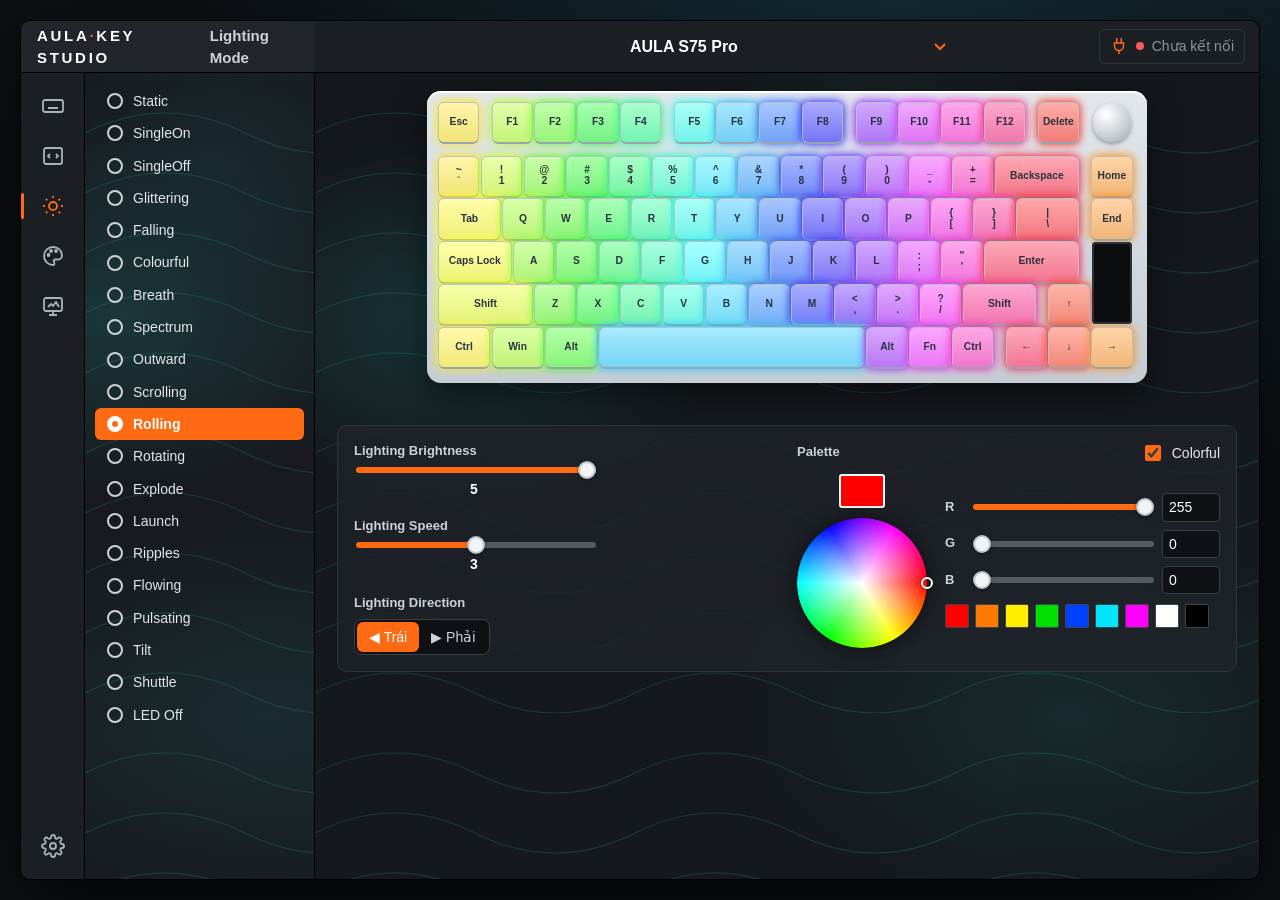
==== aula-studio.html @ 3057ea5c "Aula Key Studio: web-based configurator for AULA keyboards Lighting effects with live preview, per-k" ====
<!doctype html>
<html lang="vi">
<head>
<meta charset="utf-8">
<meta name="viewport" content="width=device-width, initial-scale=1">
<title>Aula Key Studio</title>
<style>
:root{
  --bg:#0d0f12; --win:#15181c; --rail:#1b1f24; --panel:#1f2329; --panel2:#262b32;
  --line:#2f353d; --text:#e8eaed; --muted:#8b939e; --accent:#ff6a13; --accent2:#ff8a3d;
  --teal:#27b3ad; --ok:#3ecf8e; --err:#ff5a5a; --warn:#f5b84b;
  --cap:#e9edf2; --cap2:#a9bcd6; --capText:#2a3340; --board:#cfd5dc;
  color-scheme: dark;
}
*{box-sizing:border-box}
html,body{margin:0;height:100%}
body{background:radial-gradient(1200px 700px at 70% 10%,#14303a 0%,transparent 60%),var(--bg);color:var(--text);
  font:14px/1.45 -apple-system,BlinkMacSystemFont,"Segoe UI",Roboto,sans-serif;display:flex;align-items:center;justify-content:center;padding:16px}
button{font:inherit;color:inherit;cursor:pointer}
input,select{font:inherit;color:inherit}
.window{width:100%;max-width:1240px;min-height:720px;height:calc(100vh - 32px);max-height:860px;background:var(--win);border:1px solid #000;
  border-radius:10px;box-shadow:0 30px 80px rgba(0,0,0,.6);display:grid;grid-template-columns:64px 230px 1fr;grid-template-rows:52px 1fr;overflow:hidden;position:relative}
/* title bar */
.brand{grid-column:1/3;display:flex;align-items:center;gap:10px;padding:0 16px;background:#22262c;border-bottom:1px solid #000}
.logo{font-weight:800;letter-spacing:.18em;font-size:15px;color:#fff}
.logo b{color:var(--accent)}
.brand .pname{color:#cfd3d8;font-weight:600;font-size:15px;margin-left:8px}
.titlebar{display:flex;align-items:center;justify-content:center;background:#1c1f24;border-bottom:1px solid #000;position:relative;padding:0 16px}
.titlebar h1{margin:0;font-size:16px;font-weight:700;letter-spacing:.02em}
.titlebar .right{position:absolute;right:14px;display:flex;align-items:center;gap:10px}
.conn{display:flex;align-items:center;gap:8px;background:transparent;border:1px solid var(--line);border-radius:6px;padding:6px 10px;color:var(--muted)}
.conn svg{width:18px;height:18px;color:var(--accent)}
.conn.on{color:var(--ok);border-color:#2b5d46}
.conn.on svg{color:var(--ok)}
.dot{width:8px;height:8px;border-radius:50%;background:var(--err)}
.conn.on .dot{background:var(--ok);box-shadow:0 0 8px var(--ok)}
.busy{font-size:12px;color:var(--accent2);display:none}
.busy.show{display:block}
/* rail */
.rail{background:var(--rail);display:flex;flex-direction:column;align-items:center;padding:10px 0;gap:4px;border-right:1px solid #000}
.rail button{width:46px;height:46px;border:0;background:transparent;border-radius:8px;color:#aab2bd;display:grid;place-items:center;position:relative}
.rail button svg{width:24px;height:24px}
.rail button:hover{background:#262b31;color:#fff}
.rail button.active{color:var(--accent)}
.rail button.active::before{content:"";position:absolute;left:-9px;top:10px;bottom:10px;width:3px;border-radius:3px;background:var(--accent)}
.rail .tip{position:absolute;left:54px;white-space:nowrap;background:#000;color:#fff;font-size:12px;padding:4px 8px;border-radius:4px;opacity:0;pointer-events:none;transition:.15s;z-index:5}
.rail button:hover .tip{opacity:1}
.rail .spacer{flex:1}
/* art background */
.art{position:relative;overflow:hidden}
.art::before{content:"";position:absolute;inset:0;pointer-events:none;opacity:.55;
  background:
   radial-gradient(400px 260px at 15% 30%,rgba(39,179,173,.35),transparent 70%),
   radial-gradient(500px 300px at 80% 80%,rgba(39,179,173,.22),transparent 70%),
   radial-gradient(300px 200px at 60% 10%,rgba(39,179,173,.18),transparent 70%);}
.art::after{content:"";position:absolute;inset:0;pointer-events:none;opacity:.22;
  background-image:url("data:image/svg+xml,%3Csvg xmlns='http://www.w3.org/2000/svg' width='320' height='320' viewBox='0 0 320 320'%3E%3Cg fill='none' stroke='%2327b3ad' stroke-width='1.2'%3E%3Cpath d='M0 60 Q80 20 160 60 T320 60'/%3E%3Cpath d='M0 120 Q80 80 160 120 T320 120'/%3E%3Cpath d='M0 180 Q80 140 160 180 T320 180'/%3E%3Cpath d='M0 240 Q80 200 160 240 T320 240'/%3E%3Cpath d='M0 300 Q80 260 160 300 T320 300'/%3E%3C/g%3E%3C/svg%3E");}
.art>*{position:relative;z-index:1}
/* sub panel */
.sub{background:rgba(24,27,32,.92);border-right:1px solid #000;overflow:auto;padding:12px 10px}
.sub .group{display:none}
.sub .group.show{display:block}
.sub h3{margin:4px 6px 10px;font-size:12px;text-transform:uppercase;letter-spacing:.08em;color:var(--muted);font-weight:600}
.radio{display:flex;align-items:center;gap:10px;width:100%;padding:6px 12px;border:0;background:transparent;border-radius:6px;text-align:left;color:#e3e6ea;font-size:14px}
.radio i{width:16px;height:16px;border-radius:50%;border:2px solid #cfd3d8;flex:none;position:relative}
.radio:hover{background:rgba(255,255,255,.05)}
.radio.on{background:var(--accent);color:#fff;font-weight:600}
.radio.on i{border-color:#fff;background:#fff}
.radio.on i::after{content:"";position:absolute;inset:3px;border-radius:50%;background:var(--accent)}
.toolrow{display:flex;gap:6px;padding:0 6px 10px;border-bottom:1px solid var(--line);margin-bottom:10px}
.icon-btn{width:30px;height:30px;border:1px solid var(--line);background:var(--panel);border-radius:6px;display:grid;place-items:center;color:#cfd3d8}
.icon-btn:hover{border-color:var(--accent);color:var(--accent)}
.icon-btn svg{width:16px;height:16px}
.listitem{display:flex;align-items:center;gap:8px;width:100%;padding:7px 12px;border:0;border-radius:16px;background:transparent;text-align:left;color:#dfe3e8;margin-bottom:4px}
.listitem.on{background:var(--accent);color:#fff;font-weight:600}
.listitem:hover:not(.on){background:rgba(255,255,255,.06)}
.listitem small{margin-left:auto;opacity:.75}
/* main */
.main{overflow:auto;padding:18px 22px 22px}
.page{display:none}
.page.show{display:block}
.tabs{display:flex;justify-content:center;gap:14px;margin-bottom:14px;flex-wrap:wrap}
.pill{border:0;border-radius:16px;padding:6px 26px;background:#2a2f36;color:#d7dbe0;font-weight:600}
.pill.on{background:var(--accent);color:#fff}
.link{background:none;border:0;color:#cfd3d8;text-decoration:underline;padding:4px 6px}
.link.on{color:var(--accent)}
.card{background:rgba(31,35,41,.86);border:1px solid var(--line);border-radius:10px;padding:16px;margin-top:14px}
.card h4{margin:0 0 12px;font-size:14px;color:#fff}
.row{display:flex;gap:16px;align-items:center;flex-wrap:wrap}
.grid2{display:grid;grid-template-columns:1fr 1fr;gap:20px}
.muted{color:var(--muted)}
.small{font-size:12px}
.btn{border:1px solid var(--line);background:var(--panel2);border-radius:6px;padding:7px 14px;color:#e8eaed}
.btn:hover{border-color:#5b636e}
.btn.primary{background:var(--accent);border-color:var(--accent);color:#fff;font-weight:600}
.btn.primary:hover{background:var(--accent2)}
.btn.danger{color:#ff8b8b}
.btn:disabled{opacity:.45;cursor:not-allowed}
.field{display:flex;flex-direction:column;gap:6px;min-width:0}
.field label,.lbl{font-size:13px;color:#cfd3d8;font-weight:600}
/* sliders like the driver */
input[type=range]{-webkit-appearance:none;appearance:none;height:6px;border-radius:3px;background:linear-gradient(var(--accent),var(--accent)) 0/var(--p,50%) 100% no-repeat,#555b63;outline:none;width:100%}
input[type=range]::-webkit-slider-thumb{-webkit-appearance:none;width:18px;height:18px;border-radius:50%;background:#f1f3f5;border:2px solid #bfc5cc;box-shadow:0 1px 3px rgba(0,0,0,.5)}
.slider{display:grid;grid-template-columns:1fr;gap:4px;max-width:240px}
.slider .val{text-align:center;font-weight:600;color:#fff}
.num{width:58px;background:#0f1114;border:1px solid #3a4048;border-radius:4px;padding:3px 6px;color:#fff}
select.sel,input.txt{background:#0f1114;border:1px solid #3a4048;border-radius:6px;padding:6px 8px;color:#fff}
.check{display:flex;align-items:center;gap:8px;cursor:pointer;user-select:none}
.check input{width:16px;height:16px;accent-color:var(--accent)}
.seg{display:inline-flex;background:#0f1114;border:1px solid #3a4048;border-radius:8px;padding:2px}
.seg button{border:0;background:transparent;padding:5px 12px;border-radius:6px;color:#cfd3d8}
.seg button.on{background:var(--accent);color:#fff}
/* keyboard */
.kbwrap{display:flex;justify-content:center}
.kb{position:relative;width:100%;max-width:720px;background:linear-gradient(#e3e7ec,#c5ccd4);border-radius:14px;padding:12px;
  box-shadow:inset 0 2px 0 #fff,0 10px 30px rgba(0,0,0,.5);user-select:none;touch-action:none}
.key{position:absolute;border:0;border-radius:5px;background:linear-gradient(#ffffff,#e4e8ee);color:var(--capText);
  box-shadow:0 2px 0 #9aa4b1,0 0 0 1px #b8c0ca;font-size:10px;font-weight:600;display:flex;align-items:center;justify-content:center;
  text-align:center;line-height:1.05;padding:2px;overflow:hidden;white-space:pre-line;transition:box-shadow .12s,transform .05s}
.key.mod{background:linear-gradient(#c7d6ea,#a9bcd6)}
.key:hover{transform:translateY(-1px)}
.key.sel{box-shadow:0 0 0 2px var(--accent),0 0 10px var(--accent)}
.key.mapped{color:#c2410c}
.key.mapped::after{content:"";position:absolute;top:3px;right:3px;width:5px;height:5px;border-radius:50%;background:var(--accent)}
.key.glow{box-shadow:0 2px 0 #9aa4b1,0 0 0 1px #b8c0ca,0 0 9px 2px var(--g)}
.key.glow.sel{box-shadow:0 0 0 2px var(--accent),0 0 9px 2px var(--g)}
.key.paint{background:var(--g);color:#000}
.key.lit{background:linear-gradient(color-mix(in srgb,var(--g) 38%,#fff),color-mix(in srgb,var(--g) 55%,#dfe4ea));transition:none}
#kbLight .key{transition:none}
.knob{position:absolute;border-radius:50%;background:radial-gradient(circle at 35% 30%,#fff,#c9cfd6 60%,#9aa3ad);box-shadow:0 2px 4px rgba(0,0,0,.35)}
.lcd{position:absolute;border-radius:4px;background:#0b0d10;box-shadow:inset 0 0 0 2px #2b3138;overflow:hidden;display:grid;place-items:center}
.lcd canvas{width:92%;image-rendering:pixelated}
/* color picker */
.cp{display:grid;grid-template-columns:auto 1fr;gap:18px;align-items:center}
.cp .swatch{width:46px;height:34px;border:2px solid #fff;border-radius:3px}
.wheel{width:130px;height:130px;border-radius:50%;cursor:crosshair;position:relative;touch-action:none}
.wheel canvas{width:100%;height:100%;border-radius:50%;box-shadow:0 0 20px rgba(0,0,0,.6)}
.wheel .mk{position:absolute;width:12px;height:12px;border-radius:50%;border:2px solid #fff;box-shadow:0 0 2px #000;transform:translate(-50%,-50%);pointer-events:none}
.rgb{display:grid;grid-template-columns:16px 1fr 58px;gap:8px 10px;align-items:center}
.rgb input[type=range]{--p:50%}
.presets{display:flex;gap:6px;flex-wrap:wrap;margin-top:10px}
.presets button{width:24px;height:24px;border:1px solid #444;border-radius:2px}
/* keys assign panel */
.assign{display:grid;grid-template-columns:170px 1fr;gap:16px}
.cats{display:flex;flex-direction:column;gap:4px}
.cats button{text-align:left;border:0;background:transparent;padding:7px 10px;border-radius:6px;color:#cfd3d8}
.cats button.on{background:#2f353d;color:#fff;box-shadow:inset 3px 0 0 var(--accent)}
.chips{display:flex;flex-wrap:wrap;gap:6px;max-height:220px;overflow:auto;padding:2px}
.chip{border:1px solid #3a4048;background:#15181c;border-radius:5px;padding:5px 9px;font-size:12px;color:#e3e6ea;min-width:40px}
.chip:hover{border-color:var(--accent)}
.chip.on{background:var(--accent);border-color:var(--accent);color:#fff}
.chips h5{width:100%;margin:8px 0 2px;color:var(--muted);font-size:11px;text-transform:uppercase;letter-spacing:.06em}
.capture{border:1px dashed #5b636e;border-radius:8px;padding:14px;text-align:center;color:var(--muted)}
.capture.rec{border-color:var(--accent);color:var(--accent);animation:pulse 1s infinite}
@keyframes pulse{50%{box-shadow:0 0 14px rgba(255,106,19,.45)}}
/* macro */
table.steps{width:100%;border-collapse:collapse;font-size:13px}
table.steps th,table.steps td{padding:6px 8px;border-bottom:1px solid var(--line);text-align:left}
table.steps th{color:var(--muted);font-weight:600;font-size:12px}
table.steps tr.selrow td{background:rgba(255,106,19,.12)}
.tag{display:inline-block;padding:1px 7px;border-radius:10px;font-size:11px;font-weight:700}
.tag.d{background:#1f4636;color:#7ef0b8}.tag.u{background:#4a2b1e;color:#ffb48a}.tag.w{background:#253041;color:#9cc0ff}
.meter{height:8px;background:#0f1114;border-radius:4px;overflow:hidden;border:1px solid #333}
.meter i{display:block;height:100%;background:var(--teal)}
.meter.full i{background:var(--err)}
.recpad{height:70px;border:1px dashed #4a525c;border-radius:8px;display:grid;place-items:center;color:var(--muted);font-size:12px}
/* screen */
.screenstage{display:flex;gap:22px;flex-wrap:wrap;align-items:flex-start}
.bezel{width:fit-content;background:linear-gradient(#2a2f36,#14171b);padding:14px;border-radius:14px;box-shadow:0 10px 30px rgba(0,0,0,.6),inset 0 1px 0 #3b424b}
.bezel canvas{display:block;background:#000;image-rendering:pixelated;border-radius:3px}
.drop{border:2px dashed #4a525c;border-radius:10px;padding:22px;text-align:center;color:var(--muted);cursor:pointer;transition:.15s}
.drop:hover,.drop.over{border-color:var(--accent);color:var(--accent)}
.strip{display:flex;gap:6px;overflow-x:auto;padding:6px 0}
.strip canvas{flex:none;height:46px;border:1px solid #333;border-radius:3px;image-rendering:pixelated;background:#000}
.progress{height:10px;background:#0f1114;border-radius:5px;overflow:hidden;border:1px solid #333}
.progress i{display:block;height:100%;width:0;background:linear-gradient(90deg,var(--accent),var(--accent2));transition:width .15s}
.notice{background:rgba(245,184,75,.1);border:1px solid rgba(245,184,75,.35);color:#f3d08b;border-radius:8px;padding:10px 12px;font-size:13px}
.notice.err{background:rgba(255,90,90,.1);border-color:rgba(255,90,90,.35);color:#ffb0b0}
/* one-shot action buttons in the side panel */
.action{display:flex;align-items:center;gap:10px;width:100%;padding:9px 12px;margin-bottom:6px;border:1px solid var(--line);border-radius:8px;
  background:rgba(38,43,50,.85);color:#e3e6ea;text-align:left;font-size:14px;transition:background .15s,border-color .15s,transform .05s}
.action:hover{border-color:var(--accent);background:rgba(255,106,19,.12)}
.action:active{transform:scale(.98)}
.action .ic{width:22px;height:22px;flex:none;border-radius:50%;display:grid;place-items:center;font-size:13px;background:#2f353d;border:1px solid #444}
.action.flash{background:var(--accent);border-color:var(--accent);color:#fff}
/* model picker */
.model{appearance:none;-webkit-appearance:none;background:transparent url("data:image/svg+xml,%3Csvg xmlns='http://www.w3.org/2000/svg' width='12' height='8'%3E%3Cpath d='M1 1l5 5 5-5' fill='none' stroke='%23ff6a13' stroke-width='2'/%3E%3C/svg%3E") no-repeat right 8px center;
  border:1px solid transparent;border-radius:6px;padding:5px 30px 5px 10px;font-size:16px;font-weight:700;color:#fff;cursor:pointer;max-width:340px}
.model:hover{border-color:var(--line)}
.model option,.model optgroup{background:#1c1f24;color:#fff;font-size:14px}
.key.fixedkey{opacity:.55;background:repeating-linear-gradient(135deg,#e9edf2 0 4px,#d3d9e0 4px 8px)}
.key.dupkey{outline:2px solid var(--err);outline-offset:-2px}
.key.noslot{outline:1px dashed #d9480f;outline-offset:-3px;opacity:.75}
.key.target{box-shadow:0 0 0 3px var(--accent),0 0 18px var(--accent);transform:translateY(-2px);background:linear-gradient(#ffd8c2,#ffb48a)}
.key.done{background:linear-gradient(#d3f5e3,#a6e6c4)}
.key.later{background:linear-gradient(#e6e9ee,#c9ced6);opacity:.6}
.modal{position:fixed;inset:0;background:rgba(0,0,0,.65);display:grid;place-items:center;z-index:40;padding:16px}
.modal[hidden]{display:none}
.dialog{width:100%;max-width:980px;background:var(--win);border:1px solid var(--line);border-radius:12px;padding:20px;box-shadow:0 30px 80px rgba(0,0,0,.7);max-height:calc(100vh - 32px);overflow:auto}
.dialog h3{margin:0 0 6px;font-size:18px}
.bigmsg{font-size:16px;margin:10px 0 14px;min-height:24px}
.bigmsg b{color:var(--accent)}
.badge{display:inline-block;font-size:11px;font-weight:700;padding:2px 8px;border-radius:10px;background:#253041;color:#9cc0ff;margin-left:6px;vertical-align:middle}
.badge.ok{background:#1f4636;color:#7ef0b8}.badge.warn{background:#4a3a1e;color:#ffd08a}
/* toast */
#toasts{position:fixed;right:18px;bottom:18px;display:flex;flex-direction:column;gap:8px;z-index:50}
.toast{background:#22262c;border:1px solid var(--line);border-left:4px solid var(--ok);padding:10px 14px;border-radius:6px;box-shadow:0 8px 24px rgba(0,0,0,.5);max-width:360px;font-size:13px}
.toast.err{border-left-color:var(--err)}.toast.warn{border-left-color:var(--warn)}
@media (max-width:900px){
  body{padding:0}
  .window{grid-template-columns:56px 1fr;grid-template-rows:auto auto 1fr;height:auto;min-height:100vh;max-height:none;border-radius:0}
  .brand{grid-column:1/3}.titlebar{grid-column:1/3;min-height:48px}
  .rail{grid-row:3}.sub{grid-column:2;grid-row:3;display:none}
  .main{grid-column:2;grid-row:3;padding:14px 16px}
  .grid2,.assign{grid-template-columns:1fr}
  .titlebar .right{position:static}
}
</style>
</head>
<body>
<div class="window">
  <div class="brand"><span class="logo">AULA<b>·</b>KEY STUDIO</span><span class="pname" id="pageTitle">Lighting Mode</span></div>
  <div class="titlebar">
    <select class="model" id="modelSel" title="Chọn mẫu bàn phím"></select>
    <div class="right">
      <span class="busy" id="busy">Đang gửi…</span>
      <button class="conn" id="connBtn" title="Kết nối bàn phím (cắm dây USB)">
        <svg viewBox="0 0 24 24" fill="none" stroke="currentColor" stroke-width="2" stroke-linecap="round"><path d="M9 2v6M15 2v6M6 8h12v4a6 6 0 0 1-12 0z"/><path d="M12 18v4"/></svg>
        <span class="dot"></span><span id="connText">Chưa kết nối</span>
      </button>
    </div>
  </div>

  <nav class="rail" id="rail">
    <button data-go="keys"><svg viewBox="0 0 24 24" fill="none" stroke="currentColor" stroke-width="1.8"><rect x="2" y="6" width="20" height="12" rx="2"/><path d="M6 10h.01M10 10h.01M14 10h.01M18 10h.01M7 14h10"/></svg><span class="tip">Phím &amp; Layer</span></button>
    <button data-go="macro"><svg viewBox="0 0 24 24" fill="none" stroke="currentColor" stroke-width="1.8"><rect x="3" y="4" width="18" height="16" rx="2"/><path d="M9 10l-2 2 2 2M15 10l2 2-2 2"/></svg><span class="tip">Macro</span></button>
    <button data-go="lighting"><svg viewBox="0 0 24 24" fill="none" stroke="currentColor" stroke-width="1.8"><circle cx="12" cy="12" r="4"/><path d="M12 2v2M12 20v2M2 12h2M20 12h2M4.9 4.9l1.4 1.4M17.7 17.7l1.4 1.4M4.9 19.1l1.4-1.4M17.7 6.3l1.4-1.4"/></svg><span class="tip">Hiệu ứng đèn</span></button>
    <button data-go="perkey"><svg viewBox="0 0 24 24" fill="none" stroke="currentColor" stroke-width="1.8"><path d="M12 3a9 9 0 1 0 0 18c1.1 0 1.5-.8 1.5-1.6 0-1-.8-1.4-.8-2.3 0-.9.7-1.6 1.6-1.6H17a4 4 0 0 0 4-4C21 6.6 17 3 12 3z"/><circle cx="7.5" cy="11" r="1"/><circle cx="10" cy="7" r="1"/><circle cx="15" cy="7" r="1"/></svg><span class="tip">Đèn từng phím</span></button>
    <button data-go="screen"><svg viewBox="0 0 24 24" fill="none" stroke="currentColor" stroke-width="1.8"><rect x="3" y="4" width="18" height="13" rx="2"/><path d="M8 21h8M12 17v4M7 13l3-3 2 2 3-4 3 5"/></svg><span class="tip">Màn hình GIF &amp; Giờ</span></button>
    <div class="spacer"></div>
    <button data-go="settings"><svg viewBox="0 0 24 24" fill="none" stroke="currentColor" stroke-width="1.8"><circle cx="12" cy="12" r="3"/><path d="M19.4 15a1.7 1.7 0 0 0 .3 1.8l.1.1a2 2 0 1 1-2.8 2.8l-.1-.1a1.7 1.7 0 0 0-1.8-.3 1.7 1.7 0 0 0-1 1.5V21a2 2 0 1 1-4 0v-.1a1.7 1.7 0 0 0-1.1-1.5 1.7 1.7 0 0 0-1.8.3l-.1.1a2 2 0 1 1-2.8-2.8l.1-.1a1.7 1.7 0 0 0 .3-1.8 1.7 1.7 0 0 0-1.5-1H3a2 2 0 1 1 0-4h.1a1.7 1.7 0 0 0 1.5-1.1 1.7 1.7 0 0 0-.3-1.8l-.1-.1a2 2 0 1 1 2.8-2.8l.1.1a1.7 1.7 0 0 0 1.8.3H9a1.7 1.7 0 0 0 1-1.5V3a2 2 0 1 1 4 0v.1a1.7 1.7 0 0 0 1 1.5 1.7 1.7 0 0 0 1.8-.3l.1-.1a2 2 0 1 1 2.8 2.8l-.1.1a1.7 1.7 0 0 0-.3 1.8V9a1.7 1.7 0 0 0 1.5 1H21a2 2 0 1 1 0 4h-.1a1.7 1.7 0 0 0-1.5 1z"/></svg><span class="tip">Cài đặt</span></button>
  </nav>

  <!-- ============ SUB PANELS ============ -->
  <aside class="sub art" id="sub">
    <div class="group" data-for="keys">
      <h3>Layer</h3>
      <button class="listitem" data-layer="top">Top Layer <small id="cntTop"></small></button>
      <button class="listitem" data-layer="fn">Fn Layer <small id="cntFn"></small></button>
      <h3 style="margin-top:18px">Thao tác</h3>
      <button class="radio" id="resetLayer"><i></i>Khôi phục layer này</button>
      <button class="radio" id="calOpen"><i></i>Hiệu chỉnh sơ đồ phím</button>
      <p class="small muted" style="padding:0 8px">Chọn một phím trên bàn phím, rồi chọn chức năng mới ở bên dưới. Thay đổi được gửi ngay.</p>
      <p class="small muted" style="padding:0 8px" id="calState"></p>
    </div>
    <div class="group" data-for="macro">
      <div class="toolrow">
        <button class="icon-btn" id="mNew" title="Macro mới"><svg viewBox="0 0 24 24" fill="none" stroke="currentColor" stroke-width="2"><rect x="3" y="3" width="18" height="18" rx="2"/><path d="M12 8v8M8 12h8"/></svg></button>
        <button class="icon-btn" id="mDel" title="Xoá macro"><svg viewBox="0 0 24 24" fill="none" stroke="currentColor" stroke-width="2"><path d="M4 7h16M10 11v6M14 11v6M6 7l1 13h10l1-13M9 7V4h6v3"/></svg></button>
        <button class="icon-btn" id="mRen" title="Đổi tên"><svg viewBox="0 0 24 24" fill="none" stroke="currentColor" stroke-width="2"><path d="M4 20h4L19 9l-4-4L4 16z"/></svg></button>
      </div>
      <div id="macroList"></div>
    </div>
    <div class="group" data-for="lighting">
      <div id="modeList"></div>
    </div>
    <div class="group" data-for="perkey">
      <h3>Tô nhanh</h3>
      <button class="radio" id="pkFillAll"><i></i>Tô tất cả bằng màu đang chọn</button>
      <button class="radio" id="pkRainbow"><i></i>Tô cầu vồng</button>
      <button class="radio" id="pkWasd"><i></i>Làm nổi WASD + mũi tên</button>
      <button class="radio" id="pkClear"><i></i>Xoá hết màu</button>
      <p class="small muted" style="padding:0 8px">Chọn màu ở dưới, rồi bấm hoặc kéo chuột lên các phím để tô.</p>
    </div>
    <div class="group" data-for="screen">
      <h3>Kích thước màn hình</h3>
      <div id="sizeList"></div>
      <div class="row" style="padding:6px 8px;gap:6px">
        <input class="num" id="scrW" type="number" min="16" max="320"> × <input class="num" id="scrH" type="number" min="16" max="320">
      </div>
      <p class="small muted" style="padding:0 8px">S75 Pro: 135×240 dọc (đã kiểm chứng). Mẫu khác: nếu ảnh trên phím bị méo/lệch, đổi sang cỡ khác rồi tải lại.</p>
    </div>
    <div class="group" data-for="settings">
      <h3>Hệ thống</h3>
      <button class="listitem on">Cài đặt chung</button>
    </div>
  </aside>

  <!-- ============ MAIN ============ -->
  <main class="main art">
    <!-- KEYS -->
    <section class="page" data-page="keys">
      <div class="calBanner"></div>
      <div class="tabs">
        <button class="pill" data-layer="top">Top Layer</button>
        <button class="pill" data-layer="fn">Fn Layer</button>
      </div>
      <div class="kbwrap" id="kbKeys"></div>
      <div class="card">
        <div class="row" style="justify-content:space-between;margin-bottom:10px">
          <h4 style="margin:0" id="assignTitle">Chọn một phím</h4>
          <span class="small muted" id="assignCurrent"></span>
        </div>
        <div class="assign">
          <div class="cats" id="cats"></div>
          <div id="catBody"></div>
        </div>
      </div>
    </section>

    <!-- MACRO -->
    <section class="page" data-page="macro">
      <div class="card" style="margin-top:0">
        <div class="row" style="justify-content:space-between">
          <h4 style="margin:0" id="macroTitle">Macro</h4>
          <div class="row" style="gap:8px">
            <button class="btn primary" id="recBtn">● Bắt đầu ghi</button>
            <button class="btn" id="addDelay">+ Độ trễ</button>
            <button class="btn" id="clearSteps">Xoá hết</button>
          </div>
        </div>
        <div class="row" style="margin-top:12px;gap:22px">
          <label class="check"><input type="checkbox" id="realTiming" checked> Ghi thời gian thật</label>
          <label class="check">Độ trễ cố định <input class="num" type="number" id="fixedDelay" value="10" min="1"> ms</label>
        </div>
        <div class="recpad" id="recPad" style="margin-top:12px">Khi đang ghi: gõ phím bất kỳ, hoặc bấm chuột trái/phải/giữa vào ô này</div>
        <p class="small muted" style="margin:6px 0 0">Mẹo: tắt bộ gõ tiếng Việt khi ghi macro để không bị ghi thêm phím ảo.</p>
        <div style="margin-top:14px;max-height:340px;overflow:auto">
          <table class="steps"><thead><tr><th>#</th><th>Loại</th><th>Nội dung</th><th></th></tr></thead><tbody id="stepBody"></tbody></table>
        </div>
      </div>
      <div class="card">
        <div class="row" style="justify-content:space-between">
          <div style="flex:1;min-width:220px">
            <div class="lbl">Bộ nhớ macro trên bàn phím</div>
            <div class="meter" id="memMeter" style="margin-top:6px"><i></i></div>
            <div class="small muted" id="memText" style="margin-top:4px"></div>
          </div>
          <button class="btn primary" id="saveMacros">Lưu macro vào bàn phím</button>
        </div>
        <p class="small muted" style="margin:10px 0 0">Bộ nhớ macro của bàn phím rất nhỏ (110 byte, khoảng 25 bước cho tất cả macro). Sau khi lưu, vào <b>Phím &amp; Layer → Macro</b> để gán macro cho một phím.</p>
      </div>
    </section>

    <!-- LIGHTING -->
    <section class="page" data-page="lighting">
      <div class="kbwrap" id="kbLight"></div>
      <p class="small" id="lightHint" style="text-align:center;color:var(--accent2);margin:10px 0 0;min-height:18px"></p>
      <div class="card">
        <div class="grid2">
          <div style="display:flex;flex-direction:column;gap:18px">
            <div class="slider"><span class="lbl">Lighting Brightness</span><input type="range" id="lBright" min="1" max="5"><span class="val" id="lBrightV"></span></div>
            <div class="slider" id="lSpeedBox"><span class="lbl">Lighting Speed</span><input type="range" id="lSpeed" min="1" max="5"><span class="val" id="lSpeedV"></span></div>
            <div id="lDirBox"><span class="lbl">Lighting Direction</span>
              <div class="row" style="margin-top:6px;gap:8px">
                <div class="seg" id="lDir"></div>
              </div>
            </div>
          </div>
          <div id="lColorBox">
            <div class="row" style="justify-content:space-between;margin-bottom:10px">
              <span class="lbl">Palette</span>
              <label class="check"><input type="checkbox" id="lRainbow"> Colorful</label>
            </div>
            <div id="cpLight"></div>
          </div>
          <p class="muted small" id="lNoColor" hidden>Hiệu ứng này luôn chạy nhiều màu, không chọn màu được (giống app AULA).</p>
        </div>
      </div>
    </section>

    <!-- PER KEY -->
    <section class="page" data-page="perkey">
      <div class="calBanner"></div>
      <div class="row" style="justify-content:center;margin-bottom:12px"><div class="seg" id="pkTools"></div></div>
      <div class="kbwrap" id="kbPaint"></div>
      <div class="card">
        <div class="grid2">
          <div id="cpPaint"></div>
          <div style="display:flex;flex-direction:column;gap:16px">
            <div class="slider"><span class="lbl">Độ sáng</span><input type="range" id="pkBright" min="1" max="5"><span class="val" id="pkBrightV"></span></div>
            <label class="check"><input type="checkbox" id="pkLive" checked> Gửi ngay lên bàn phím khi tô</label>
            <div class="row"><span class="small muted" id="pkInfo"></span></div>
            <button class="btn primary" id="pkApply" style="align-self:flex-start">Áp dụng lên bàn phím</button>
            <p class="small muted" style="margin:0">Bàn phím sẽ chuyển sang chế độ đèn tuỳ chỉnh. Phím không tô sẽ tắt đèn. Chọn lại một hiệu ứng ở trang <b>Hiệu ứng đèn</b> để quay về.</p>
          </div>
        </div>
      </div>
    </section>

    <!-- SCREEN -->
    <section class="page" data-page="screen">
      <div id="screenNotice"></div>
      <div class="screenstage">
        <div style="display:flex;flex-direction:column;align-items:center;max-width:380px">
          <div class="bezel"><canvas id="pv"></canvas></div>
          <div class="small muted" style="margin-top:8px;text-align:center;word-break:break-word" id="pvInfo">Chưa có ảnh</div>
        </div>
        <div style="flex:1;min-width:280px">
          <div class="drop" id="drop">
            <input type="file" id="file" accept="image/gif,image/png,image/jpeg,image/webp,image/bmp" hidden>
            <div style="font-size:15px;font-weight:600;color:#e8eaed">Kéo thả GIF / ảnh vào đây</div>
            <div class="small" style="margin-top:4px">hoặc bấm để chọn file · GIF, PNG, JPG, WebP</div>
          </div>
          <div class="card">
            <div class="grid2" style="gap:14px 20px">
              <div class="field"><label>Kiểu khung</label><div class="seg" id="fitSeg"></div></div>
              <div class="field"><label>Xoay</label><div class="seg" id="rotSeg"></div></div>
              <div class="slider"><span class="lbl">Phóng to <span id="zoomV" class="muted"></span></span><input type="range" id="zoom" min="25" max="400"></div>
              <div class="slider"><span class="lbl">Tốc độ phát <span id="speedV" class="muted"></span></span><input type="range" id="gspeed" min="25" max="400" step="25"></div>
              <div class="slider"><span class="lbl">Dịch ngang <span id="oxV" class="muted"></span></span><input type="range" id="ox" min="-100" max="100"></div>
              <div class="slider"><span class="lbl">Dịch dọc <span id="oyV" class="muted"></span></span><input type="range" id="oy" min="-100" max="100"></div>
              <div class="field"><label>Bỏ bớt khung (giảm dung lượng)</label><div class="seg" id="skipSeg"></div></div>
              <div class="field"><label>Số khung tối đa</label><input class="num" type="number" id="maxFrames" min="1" max="255" style="width:90px"></div>
              <label class="check"><input type="checkbox" id="smooth"> Làm mịn (tắt cho pixel art)</label>
              <label class="check">Màu nền <input type="color" id="bgc" style="width:40px;height:26px;border:0;background:none"></label>
            </div>
          </div>
          <div class="strip" id="strip"></div>
          <div class="card">
            <div class="row" style="justify-content:space-between">
              <span class="small muted" id="sizeInfo"></span>
              <button class="btn primary" id="upload" disabled>Tải lên bàn phím</button>
            </div>
            <div class="progress" style="margin-top:10px"><i id="prog"></i></div>
          </div>
          <div class="card">
            <h4>Thời gian</h4>
            <div class="row" style="justify-content:space-between">
              <span id="clockNow" style="font-variant-numeric:tabular-nums;font-size:18px;font-weight:600"></span>
              <button class="btn" id="syncClock">Đồng bộ giờ từ máy Mac</button>
            </div>
            <p class="small muted" style="margin:8px 0 0">Giờ được đồng bộ tự động mỗi lần kết nối.</p>
          </div>
        </div>
      </div>
    </section>

    <!-- SETTINGS -->
    <section class="page" data-page="settings">
      <div class="card" style="margin-top:0">
        <h4>Cài đặt hệ thống</h4>
        <div class="grid2">
          <div class="field"><label>Tự ngủ sau</label><div class="seg" id="sleepSeg"></div></div>
          <div class="slider"><span class="lbl">Tốc độ phản hồi phím</span><input type="range" id="resp" min="1" max="5"><span class="val" id="respV"></span></div>
          <label class="check"><input type="checkbox" id="dWin"> Khoá phím Win (⌘)</label>
          <label class="check"><input type="checkbox" id="dAltTab"> Khoá Alt+Tab</label>
          <label class="check"><input type="checkbox" id="dAltF4"> Khoá Alt+F4</label>
        </div>
        <div class="row" style="margin-top:14px"><button class="btn primary" id="applySys">Áp dụng</button></div>
      </div>
      <div class="card">
        <h4>Sao lưu &amp; đồng bộ</h4>
        <p class="small muted" style="margin-top:0">Bàn phím không cho đọc lại cài đặt, nên tool tự lưu một bản trong trình duyệt. Nếu bạn đã chỉnh bằng phần mềm khác, bấm <b>Gửi tất cả</b> để bàn phím khớp lại với tool.</p>
        <div class="row" style="gap:8px">
          <button class="btn" id="sendAll">Gửi tất cả lên bàn phím</button>
          <button class="btn" id="backup">Sao lưu ra file</button>
          <button class="btn" id="restoreBtn">Khôi phục từ file</button>
          <input type="file" id="restoreFile" accept="application/json" hidden>
          <button class="btn danger" id="factory">Về mặc định</button>
        </div>
      </div>
      <div class="card">
        <h4>Mẫu bàn phím</h4>
        <div class="small muted" id="modelInfo"></div>
        <div class="row" style="margin-top:10px;gap:8px">
          <button class="btn" id="calOpen2">Hiệu chỉnh sơ đồ phím</button>
          <button class="btn danger" id="calForget">Xoá hiệu chỉnh của mẫu này</button>
        </div>
      </div>
      <div class="card">
        <h4>Thông tin thiết bị</h4>
        <div class="small muted" id="devInfo">Chưa kết nối.</div>
      </div>
    </section>
  </main>
</div>
<div class="modal" id="calib" hidden>
  <div class="dialog">
    <h3>Hiệu chỉnh sơ đồ phím <span class="badge" id="calPhase"></span></h3>
    <div class="notice" style="margin:8px 0">⚠️ Hãy <b>tắt bộ gõ tiếng Việt</b> (Unikey/EVKey/OpenKey → chuyển sang <b>ABC / English</b>) trước khi hiệu chỉnh. Bộ gõ Telex tự chèn phím ảo làm tool nhảy sai phím.</div>
    <p class="small muted" style="margin:0">Tool tạm đổi chức năng tất cả phím để nhận ra từng phím. Bấm đúng phím đang <b style="color:var(--accent)">sáng cam</b> trên hình. Xong sẽ tự khôi phục lại các phím như cũ.</p>
    <div class="bigmsg" id="calMsg"></div>
    <div class="kbwrap" id="kbCal"></div>
    <div class="progress" style="margin-top:14px"><i id="calProg"></i></div>
    <div class="row" style="margin-top:14px;justify-content:space-between">
      <div class="row" style="gap:8px">
        <button class="btn" id="calBack">← Lùi lại</button>
        <button class="btn" id="calSkip">Bỏ qua phím này</button>
      </div>
      <div class="row" style="gap:8px">
        <button class="btn danger" id="calCancel">Huỷ &amp; khôi phục</button>
        <button class="btn primary" id="calDone">Xong</button>
      </div>
    </div>
  </div>
</div>
<div id="toasts"></div>

<script>
'use strict';
// =====================================================================
//  Data: layout, key names
// =====================================================================
const $ = (s, r = document) => r.querySelector(s);
const $$ = (s, r = document) => [...r.querySelectorAll(s)];
const sleep = ms => new Promise(r => setTimeout(r, ms));
const clamp = (v, a, b) => Math.max(a, Math.min(b, v));
const h = (tag, props = {}, ...kids) => {
  const e = document.createElement(tag);
  for (const [k, v] of Object.entries(props)) {
    if (k === 'class') e.className = v;
    else if (k.startsWith('on')) e.addEventListener(k.slice(2), v);
    else if (k === 'style') e.style.cssText = v;
    else e.setAttribute(k, v);
  }
  for (const c of kids.flat()) if (c != null) e.append(c);
  return e;
};

// ---------------------------------------------------------------------
// Layouts. Each row is "y: tokens"; a token is a key name, optionally
// "*width" and "^height", "_gap" moves right, "#" is the knob, "LCD" the screen.
// ---------------------------------------------------------------------
const MAIN = {
  num: "` 1 2 3 4 5 6 7 8 9 0 - = Bksp*2",
  num65: "Esc 1 2 3 4 5 6 7 8 9 0 - = Bksp*2",
  top: "Tab*1.5 Q W E R T Y U I O P [ ] \\*1.5",
  home: "Caps*1.75 A S D F G H J K L ; ' Enter*2.25",
  shift: "LShift*2.25 Z X C V B N M , . /",
  fkeys: "Esc _.25 F1 F2 F3 F4 _.25 F5 F6 F7 F8 _.25 F9 F10 F11 F12",
  fkeysTkl: "Esc _1 F1 F2 F3 F4 _.5 F5 F6 F7 F8 _.5 F9 F10 F11 F12",
  bottom: "LCtrl*1.25 Win*1.25 LAlt*1.25 Space*6.25",
};
const LAYOUTS = {
  '60': { name: '60%', rows: [
    [0, MAIN.num65], [1, MAIN.top], [2, MAIN.home], [3, MAIN.shift + " RShift*2.75"],
    [4, MAIN.bottom + " RAlt*1.25 Fn*1.25 Menu*1.25 RCtrl*1.25"]] },
  '65': { name: '65%', rows: [
    [0, MAIN.num65 + " Del"], [1, MAIN.top + " PgUp"], [2, MAIN.home + " PgDn"], [3, MAIN.shift + " RShift*1.75 ↑ End"],
    [4, MAIN.bottom + " RAlt Fn RCtrl ← ↓ →"]] },
  '75': { name: '75% có núm xoay', rows: [
    [0, MAIN.fkeys + " _1.25 #"], [1.25, MAIN.num + " Del"], [2.25, MAIN.top + " PgUp"], [3.25, MAIN.home + " PgDn"],
    [4.25, MAIN.shift + " RShift*1.75 ↑ End"], [5.25, MAIN.bottom + " RAlt Fn RCtrl ← ↓ →"]] },
  's75': { name: '75% có màn hình (S75)', rows: [
    [0, MAIN.fkeys + " _.25 Del _.25 #"], [1.25, MAIN.num + " _.25 Home"], [2.25, MAIN.top + " _.25 End"],
    [3.25, MAIN.home + " _.25 LCD*1^2"], [4.25, MAIN.shift + " RShift*1.75 _.25 ↑"], [5.25, MAIN.bottom + " RAlt Fn RCtrl _.25 ← ↓ →"]] },
  'tkl': { name: 'TKL 80% (87 phím)', rows: [
    [0, MAIN.fkeysTkl + " _.25 PrtSc ScrLk Pause"], [1.25, MAIN.num + " _.25 Ins Home PgUp"], [2.25, MAIN.top + " _.25 Del End PgDn"],
    [3.25, MAIN.home], [4.25, MAIN.shift + " RShift*2.75 _1.25 ↑"],
    [5.25, MAIN.bottom + " RAlt*1.25 Fn*1.25 Menu*1.25 RCtrl*1.25 _.25 ← ↓ →"]] },
  '96': { name: '96% / 98% (có numpad gọn)', rows: [
    [0, MAIN.fkeys + " _1.5 Del Home End #"], [1.25, MAIN.num + " _.25 Num N/ N* N-"], [2.25, MAIN.top + " _.25 N7 N8 N9 N+^2"],
    [3.25, MAIN.home + " _.25 N4 N5 N6"], [4.25, MAIN.shift + " RShift*1.75 ↑ _.25 N1 N2 N3 NEnter^2"],
    [5.25, MAIN.bottom + " RAlt Fn RCtrl ← ↓ → _.25 N0 N."]] },
  'full': { name: 'Full 100%', rows: [
    [0, MAIN.fkeysTkl + " _.25 PrtSc ScrLk Pause"], [1.25, MAIN.num + " _.25 Ins Home PgUp _.25 Num N/ N* N-"],
    [2.25, MAIN.top + " _.25 Del End PgDn _.25 N7 N8 N9 N+^2"], [3.25, MAIN.home + " _3.5 N4 N5 N6"],
    [4.25, MAIN.shift + " RShift*2.75 _1.25 ↑ _1.25 N1 N2 N3 NEnter^2"],
    [5.25, MAIN.bottom + " RAlt*1.25 Fn*1.25 Menu*1.25 RCtrl*1.25 _.25 ← ↓ → _.25 N0*2 N."]] },
  'fullScreen': { name: 'Full 100% có màn hình', rows: [
    [0, MAIN.fkeysTkl + " _.25 PrtSc ScrLk Pause _.25 LCD*3 #"], [1.25, MAIN.num + " _.25 Ins Home PgUp _.25 Num N/ N* N-"],
    [2.25, MAIN.top + " _.25 Del End PgDn _.25 N7 N8 N9 N+^2"], [3.25, MAIN.home + " _3.5 N4 N5 N6"],
    [4.25, MAIN.shift + " RShift*2.75 _1.25 ↑ _1.25 N1 N2 N3 NEnter^2"],
    [5.25, MAIN.bottom + " RAlt*1.25 Fn*1.25 Menu*1.25 RCtrl*1.25 _.25 ← ↓ → _.25 N0*2 N."]] },
};

// Known AULA models. `screen` is the default upload size (null = no screen / unknown).
// Every model here is assumed to use the SONiX controller protocol; only the
// F75 Max (128×128) and F108 Pro (240×135) have been confirmed by other projects.
const MODELS = [
  { id: 's75pro', name: 'AULA S75 Pro', match: /S75/i, layout: 's75', screen: [135, 240], verified: true },
  { id: 'f75max', name: 'AULA F75 Max', match: /F75.?MAX/i, layout: '75', screen: [128, 128], verified: true },
  { id: 'f75pro', name: 'AULA F75 Pro', match: /F75.?PRO/i, layout: '75', screen: null },
  { id: 'f75', name: 'AULA F75', match: /F75/i, layout: '75', screen: null },
  { id: 'f65', name: 'AULA F65', match: /F65/i, layout: '65', screen: null },
  { id: 'f87pro', name: 'AULA F87 Pro', match: /F87.?PRO/i, layout: 'tkl', screen: null },
  { id: 'f87', name: 'AULA F87', match: /F87/i, layout: 'tkl', screen: null },
  { id: 'f99', name: 'AULA F99 / F99 Pro', match: /F99/i, layout: '96', screen: null },
  { id: 'f108pro', name: 'AULA F108 Pro', match: /F108/i, layout: 'fullScreen', screen: [240, 135], verified: true },
  { id: 'f2088', name: 'AULA F2088 / F2088 Pro', match: /F2088/i, layout: 'full', screen: null },
  ...Object.entries(LAYOUTS).map(([id, l]) => ({ id: 'generic-' + id, name: 'Khác — ' + l.name, layout: id, screen: null, generic: true })),
];
const MODEL_BY_ID = new Map(MODELS.map(m => [m.id, m]));

const SHIFTED = { '`': '~\n`', 1: '!\n1', 2: '@\n2', 3: '#\n3', 4: '$\n4', 5: '%\n5', 6: '^\n6', 7: '&\n7', 8: '*\n8', 9: '(\n9', 0: ')\n0',
  '-': '_\n-', '=': '+\n=', '[': '{\n[', ']': '}\n]', '\\': '|\n\\', ';': ':\n;', "'": '"\n\'', ',': '<\n,', '.': '>\n.', '/': '?\n/' };
const DISPLAY = { ...SHIFTED, Bksp: 'Backspace', Caps: 'Caps Lock', LShift: 'Shift', RShift: 'Shift', LCtrl: 'Ctrl', RCtrl: 'Ctrl', LAlt: 'Alt',
  RAlt: 'Alt', Space: '', Del: 'Delete', NEnter: 'Enter', 'N/': '/', 'N*': '*', 'N-': '-', 'N+': '+', 'N.': '.', PgUp: 'PgUp', PgDn: 'PgDn' };
for (let i = 0; i <= 9; i++) DISPLAY['N' + i] = String(i);

const USAGE_OF = { Esc: 0x29, Bksp: 0x2a, Tab: 0x2b, Caps: 0x39, Enter: 0x28, Space: 0x2c, LShift: 0xe1, RShift: 0xe5, LCtrl: 0xe0, RCtrl: 0xe4,
  LAlt: 0xe2, RAlt: 0xe6, Win: 0xe3, Menu: 0x65, Fn: 0, '↑': 0x52, '↓': 0x51, '←': 0x50, '→': 0x4f, Del: 0x4c, Ins: 0x49, Home: 0x4a, End: 0x4d,
  PgUp: 0x4b, PgDn: 0x4e, PrtSc: 0x46, ScrLk: 0x47, Pause: 0x48, Num: 0x53, 'N/': 0x54, 'N*': 0x55, 'N-': 0x56, 'N+': 0x57, NEnter: 0x58, 'N.': 0x63,
  N0: 0x62, '`': 0x35, '-': 0x2d, '=': 0x2e, '[': 0x2f, ']': 0x30, '\\': 0x31, ';': 0x33, "'": 0x34, ',': 0x36, '.': 0x37, '/': 0x38 };
for (let i = 0; i < 26; i++) USAGE_OF[String.fromCharCode(65 + i)] = 0x04 + i;
for (let i = 1; i <= 9; i++) { USAGE_OF[String(i)] = 0x1d + i; USAGE_OF['N' + i] = 0x58 + i; }
USAGE_OF['0'] = 0x27;
for (let i = 1; i <= 12; i++) USAGE_OF['F' + i] = 0x39 + i;

// Slot guesses from the F75 Max driver's layout file (the keymap / colour
// tables are indexed by these). Calibration replaces them with measured ones.
const GUESS_SLOT = { Esc: 1, '`': 19, '-': 30, '=': 31, Bksp: 103, Tab: 37, '[': 48, ']': 49, '\\': 67, Caps: 55, ';': 65, "'": 66, Enter: 85,
  LShift: 73, RShift: 84, '↑': 101, LCtrl: 91, Win: 92, LAlt: 93, Space: 94, RAlt: 95, Fn: 96, RCtrl: 98, '←': 99, '↓': 100, '→': 102,
  Del: 119, PgUp: 118, End: 120, PgDn: 121, ',': 81, '.': 82, '/': 83 };
for (let i = 1; i <= 12; i++) GUESS_SLOT['F' + i] = 1 + i;
[...'1234567890'].forEach((c, i) => GUESS_SLOT[c] = 20 + i);
[...'QWERTYUIOP'].forEach((c, i) => GUESS_SLOT[c] = 38 + i);
[...'ASDFGHJKL'].forEach((c, i) => GUESS_SLOT[c] = 56 + i);
[...'ZXCVBNM'].forEach((c, i) => GUESS_SLOT[c] = 74 + i);

const LIGHT_CAP = /^([A-Z0-9]|[`\-=[\]\;',./])$/;
function parseLayout(spec) {
  const keys = [], deco = [];
  for (const [y, line] of spec.rows) {
    let x = 0;
    for (const tok of line.trim().split(/\s+/)) {
      if (tok[0] === '_' && tok.length > 1) { x += parseFloat(tok.slice(1)); continue; }
      const m = tok.match(/^(.+?)(?:\*([\d.]+))?(?:\^([\d.]+))?$/);
      const name = m[1], w = +(m[2] || 1), hh = +(m[3] || 1);
      if (name === '#' || name === 'LCD') deco.push({ t: name === '#' ? 'knob' : 'lcd', x, y, w, h: hh });
      else keys.push({ id: `${name}@${x},${y}`, name, x, y, w, h: hh, u: USAGE_OF[name] ?? 0, label: DISPLAY[name] ?? name, mod: !LIGHT_CAP.test(name) });
      x += w;
    }
  }
  const all = [...keys, ...deco];
  return { keys, deco, W: Math.max(...all.map(k => k.x + k.w)), H: Math.max(...all.map(k => k.y + k.h)) };
}


// HID keyboard usages grouped for the picker
const KEY_GROUPS = [];
{
  const letters = [...'ABCDEFGHIJKLMNOPQRSTUVWXYZ'].map((c, i) => [0x04 + i, c]);
  const digits = [...'1234567890'].map((c, i) => [0x1e + i, c]);
  const fkeys = Array.from({ length: 24 }, (_, i) => [i < 12 ? 0x3a + i : 0x68 + i - 12, 'F' + (i + 1)]);
  KEY_GROUPS.push(['Chữ cái', letters], ['Số', digits], ['Phím F', fkeys]);
  KEY_GROUPS.push(['Ký hiệu', [[0x35, '`'], [0x2d, '-'], [0x2e, '='], [0x2f, '['], [0x30, ']'], [0x31, '\\'], [0x33, ';'], [0x34, "'"], [0x36, ','], [0x37, '.'], [0x38, '/']]]);
  KEY_GROUPS.push(['Điều khiển', [[0x29, 'Esc'], [0x2b, 'Tab'], [0x39, 'Caps'], [0x28, 'Enter'], [0x2a, 'Backspace'], [0x2c, 'Space'], [0x4c, 'Delete'], [0x49, 'Insert'],
    [0x4a, 'Home'], [0x4d, 'End'], [0x4b, 'PgUp'], [0x4e, 'PgDn'], [0x52, '↑'], [0x51, '↓'], [0x50, '←'], [0x4f, '→'], [0x46, 'PrtSc'], [0x47, 'ScrLk'], [0x48, 'Pause'], [0x65, 'Menu']]]);
  KEY_GROUPS.push(['Bổ trợ', [[0xe0, 'L-Ctrl'], [0xe1, 'L-Shift'], [0xe2, 'L-Alt'], [0xe3, 'L-Win/⌘'], [0xe4, 'R-Ctrl'], [0xe5, 'R-Shift'], [0xe6, 'R-Alt'], [0xe7, 'R-Win/⌘']]]);
}
const USAGE_NAME = new Map(KEY_GROUPS.flatMap(g => g[1]));
const CONSUMER = [[0xcd, 'Play/Pause'], [0xb5, 'Bài tiếp'], [0xb6, 'Bài trước'], [0xb7, 'Dừng'], [0xe2, 'Tắt tiếng'], [0xe9, 'Âm lượng +'], [0xea, 'Âm lượng −'],
  [0x6f, 'Độ sáng +'], [0x70, 'Độ sáng −'], [0x192, 'Máy tính'], [0x18a, 'Mail'], [0x194, 'My Computer'], [0x223, 'Trình duyệt'], [0x221, 'Tìm kiếm'],
  [0x224, 'Back'], [0x225, 'Forward'], [0x227, 'Refresh']];
const CONSUMER_NAME = new Map(CONSUMER);
const MOUSE = [[1, 'Chuột trái'], [2, 'Chuột phải'], [4, 'Chuột giữa'], [8, 'Chuột lùi'], [16, 'Chuột tiến']];
const MODS = [[1, 'Ctrl'], [2, 'Shift'], [4, 'Alt'], [8, 'Win/⌘']];

const CODE2USAGE = {
  Escape: 0x29, Backquote: 0x35, Minus: 0x2d, Equal: 0x2e, Backspace: 0x2a, Tab: 0x2b, BracketLeft: 0x2f, BracketRight: 0x30, Backslash: 0x31,
  CapsLock: 0x39, Semicolon: 0x33, Quote: 0x34, Enter: 0x28, Comma: 0x36, Period: 0x37, Slash: 0x38, Space: 0x2c, ShiftLeft: 0xe1, ShiftRight: 0xe5,
  ControlLeft: 0xe0, ControlRight: 0xe4, AltLeft: 0xe2, AltRight: 0xe6, MetaLeft: 0xe3, MetaRight: 0xe7, ArrowUp: 0x52, ArrowDown: 0x51,
  ArrowLeft: 0x50, ArrowRight: 0x4f, Delete: 0x4c, Home: 0x4a, End: 0x4d, PageUp: 0x4b, PageDown: 0x4e, Insert: 0x49, PrintScreen: 0x46,
  ScrollLock: 0x47, Pause: 0x48, ContextMenu: 0x65, IntlBackslash: 0x64,
};
for (let i = 0; i < 26; i++) CODE2USAGE['Key' + String.fromCharCode(65 + i)] = 0x04 + i;
for (let i = 1; i <= 9; i++) CODE2USAGE['Digit' + i] = 0x1d + i;
CODE2USAGE.Digit0 = 0x27;
for (let i = 1; i <= 24; i++) CODE2USAGE['F' + i] = i <= 12 ? 0x39 + i : 0x67 + i - 12;
const usageName = u => USAGE_NAME.get(u) || ('0x' + u.toString(16));

// What the official driver offers per effect (config_func bitmask from the AULA driver, via
// parsiya/f108-pro): speed / colour picker / direction (lr = left-right, ud = up-down, values 0/1).
const EFFECT_CAPS = { 1: { speed: false }, 6: { color: false }, 8: { color: false },
  10: { dir: 'ud' }, 11: { dir: 'lr' }, 12: { dir: 'lr' }, 16: { dir: 'lr' }, 18: { dir: 'lr' } };
const caps = m => ({ speed: true, color: true, dir: null, ...EFFECT_CAPS[m] });
const EFFECTS = ['Static', 'SingleOn', 'SingleOff', 'Glittering', 'Falling', 'Colourful', 'Breath', 'Spectrum', 'Outward', 'Scrolling',
  'Rolling', 'Rotating', 'Explode', 'Launch', 'Ripples', 'Flowing', 'Pulsating', 'Tilt', 'Shuttle'];
const MODE_OFF = 0, MODE_USER = 0x80;

// =====================================================================
//  State (kept in the browser — the keyboard cannot be read back)
// =====================================================================
const DEFAULT = {
  lighting: { mode: 11, color: [255, 0, 0], rainbow: true, brightness: 5, speed: 3, direction: 0 },
  keymap: { top: {}, fn: {} },
  perkey: { colors: {}, brightness: 5 },
  macros: [],
  system: { sleep: 1, response: 2, win: false, altTab: false, altF4: false },
  screen: { w: 135, h: 240, fit: 'cover', rot: 0, zoom: 100, ox: 0, oy: 0, speed: 100, skip: 1, maxFrames: 120, smooth: true, bg: '#000000' },
  model: 's75pro',
  slotMap: {}, // model id → { key id: measured slot }
  fixedMap: {}, // model id → [key ids the firmware ignores the keymap for]
};
const STORE = 's75studio.v1';
function loadState() {
  const s = structuredClone(DEFAULT);
  try {
    const saved = JSON.parse(localStorage.getItem(STORE) || 'null');
    if (saved) for (const k of Object.keys(s)) if (saved[k] !== undefined)
      s[k] = Array.isArray(s[k]) ? saved[k] : (typeof s[k] === 'object' ? { ...s[k], ...saved[k] } : saved[k]);
  } catch {}
  return s;
}
let S = loadState();
const save = () => { try { localStorage.setItem(STORE, JSON.stringify(S)); } catch {} };

// Current model: its parsed layout, with each key's table slot (measured > guessed > unknown)
let MODEL, LAY, L, KB_W, KB_H, DUPS = [];
function loadModel() {
  MODEL = MODEL_BY_ID.get(S.model) || MODELS[0];
  LAY = parseLayout(LAYOUTS[MODEL.layout]);
  const measured = S.slotMap[MODEL.id] || {}, fixed = new Set(S.fixedMap?.[MODEL.id] || []);
  // A guess must never land on a slot that calibration proved belongs to another key.
  const taken = new Set(Object.values(measured));
  L = LAY.keys.map(k => {
    const m = k.id in measured;
    let slot = m ? measured[k.id] : GUESS_SLOT[k.name] ?? null;
    if (!m && slot != null && taken.has(slot)) slot = null;
    return { ...k, cx: k.x + k.w / 2, cy: k.y + k.h / 2, slot, measured: m, fixed: fixed.has(k.id), dup: false };
  });
  // Two keys on one slot means a bad calibration: painting/remapping one would change the other.
  const bySlot = new Map();
  for (const k of L) if (k.slot != null) { const o = bySlot.get(k.slot); if (o) { o.dup = k.dup = true; } else bySlot.set(k.slot, k); }
  DUPS = L.filter(k => k.dup);
  KB_W = LAY.W; KB_H = LAY.H;
}
loadModel();

// =====================================================================
//  Protocol (wired, 0C45:800A)
//  Control: vendor page 0xFF13, 64-byte feature reports, every write is
//           04 18 (begin) → 04 TT SS … NN (target) → NN×64 data → 04 02 (end)
//  Screen:  vendor page 0xFF68, 4096-byte output reports, each acked 01 5A
// =====================================================================
const VID = 0x0c45, PID = 0x800a;
const PKT = 64, CHUNK = 4096;

function packet(bytes, size = PKT, markerAt = -1) {
  const p = new Uint8Array(size);
  p.set(bytes);
  if (markerAt >= 0) { p[markerAt] = 0xaa; p[markerAt + 1] = 0x55; }
  return p;
}

class Keyboard {
  constructor(ctrl, data) { this.ctrl = ctrl; this.data = data; this.queue = Promise.resolve(); }

  serial(fn) {
    const next = this.queue.then(fn, fn);
    this.queue = next.catch(() => {});
    return next;
  }
  // The controller sometimes refuses a report while still busy; back off and retry.
  async feature(bytes) {
    const p = bytes instanceof Uint8Array && bytes.length === PKT ? bytes : packet(bytes);
    for (let n = 1; ; n++) {
      try { return await this.ctrl.sendFeatureReport(0, p); }
      catch (e) { if (n >= 4) throw e; await sleep(60 * n); }
    }
  }
  async cmd(bytes) {
    await this.feature(bytes);
    await sleep(20);
    const r = await this.ctrl.receiveFeatureReport(0);
    return new Uint8Array(r.buffer, r.byteOffset, r.byteLength);
  }
  write(target, sub, data, begin = 0x18) {
    return this.serial(async () => {
      const n = data.length / PKT;
      await this.cmd([0x04, begin]);
      await this.cmd([0x04, target, sub, 0, 0, 0, 0, 0, n]);
      for (let i = 0; i < n; i++) { await this.feature(data.slice(i * PKT, (i + 1) * PKT)); await sleep(40); }
      await this.cmd([0x04, 0x02]);
    });
  }
  table(entries) { // 144 × 4-byte slots, AA 55 in the last two bytes
    const t = new Uint8Array(576);
    t.set(entries.subarray(0, 574));
    t[574] = 0xaa; t[575] = 0x55;
    return t;
  }

  lighting(l) {
    let body;
    if (l.mode === MODE_OFF) body = [];
    else if (l.mode === MODE_USER) body = [MODE_USER, 0, 0, 0, 0, 0, 0, 0, 0, l.brightness];
    else body = [l.mode, ...l.color, 0, 0, 0, 0, l.rainbow ? 1 : 0, l.brightness, l.speed, l.direction];
    return this.write(0x13, 0, packet(body, PKT, 14));
  }
  system(s) {
    return this.write(0x17, 1, packet([0, 1, +s.altTab, +s.altF4, +s.win, 0, s.sleep, 0, s.response], PKT, 62));
  }
  clock(d = new Date()) {
    return this.write(0x28, 0, packet([0, 1, 0x5a, d.getFullYear() - 2000, d.getMonth() + 1, d.getDate(),
      d.getHours(), d.getMinutes(), d.getSeconds(), 0, d.getDay()], PKT, 62));
  }
  keymap(layer, entries) { return this.write(layer === 'top' ? 0x11 : 0x27, 0, this.table(entries)); }
  async perKey(entries, brightness) {
    await this.lighting({ mode: MODE_USER, brightness });
    await this.write(0x23, 0, this.table(entries));
  }
  macros(mem) {
    const out = new Uint8Array(512);
    out.set(mem.subarray(0, 510));
    out[510] = 0xaa; out[511] = 0x55;
    return this.write(0x15, 0, out, 0x19);
  }
  screen(payload, onProgress) {
    if (!this.data) return Promise.reject(new Error('bàn phím này không có cổng màn hình'));
    const chunks = payload.length / CHUNK;
    return this.serial(async () => {
      await this.cmd([0x04, 0x18]);
      await this.cmd([0x04, 0x72, 1, 0, 0, 0, 0, 0, chunks & 0xff, chunks >> 8]);
      try {
        for (let i = 0; i < chunks; i++) {
          await this.sendChunk(payload.slice(i * CHUNK, (i + 1) * CHUNK), i);
          onProgress?.(i + 1, chunks);
        }
      } finally { await this.cmd([0x04, 0x02]); }
    });
  }
  sendChunk(chunk, i) {
    return new Promise((resolve, reject) => {
      const done = err => { clearTimeout(t); this.data.removeEventListener('inputreport', on); err ? reject(err) : resolve(); };
      const on = e => { const v = e.data; if (v.getUint8(0) === 0x01 && v.getUint8(1) === 0x5a) done(); };
      const t = setTimeout(() => done(new Error('bàn phím không phản hồi ở gói ' + i)), 4000);
      this.data.addEventListener('inputreport', on);
      this.data.sendReport(0, chunk).catch(done);
    });
  }
}

// Builders shared by "apply" buttons
function actionBytes(a) {
  switch (a?.t) {
    case 'key': return [0x02, a.mods || 0, a.u, 0];
    case 'cons': return [0x03, a.u & 0xff, a.u >> 8, 0];
    case 'mouse': return [0x01, a.b, 0x01, 0];
    case 'macro': return [0x06, a.slot, a.mode, a.mode === 1 ? a.count : 0];
    default: return [0, 0, 0, 0];
  }
}
function keymapEntries(layer) {
  const t = new Uint8Array(576);
  for (const [i, a] of Object.entries(S.keymap[layer])) t.set(actionBytes(a), +i * 4);
  return t;
}
function perKeyEntries() {
  const t = new Uint8Array(576);
  for (const k of L) if (k.slot != null) t.set([k.slot, ...(S.perkey.colors[k.slot] || [0, 0, 0])], k.slot * 4);
  return t;
}
const MACRO_BASE = 0x190, MACRO_MAX = 510;
const macroSize = m => 8 + 4 * m.steps.length;
const macroUsed = () => MACRO_BASE + S.macros.reduce((n, m) => n + macroSize(m), 0);
function macroMemory() {
  const used = macroUsed();
  if (used > MACRO_MAX) throw new Error(`macro dùng ${used - MACRO_BASE} byte, tối đa ${MACRO_MAX - MACRO_BASE}`);
  const mem = new Uint8Array(used), v = new DataView(mem.buffer);
  let at = MACRO_BASE;
  S.macros.forEach((m, i) => {
    v.setUint32(i * 4, at, true);
    v.setUint32(at, m.steps.length, true);
    m.steps.forEach((s, j) => {
      const w = s.t === 'w' ? (0x50 << 24) | clamp(Math.round(s.ms), 0, 0xffffff)
        : s.t === 'k' ? ((s.d ? 0xb0 : 0x30) << 24) | (s.u << 16)
        : ((s.d ? 0x90 : 0x10) << 24) | (s.b << 16);
      v.setUint32(at + 8 + j * 4, w >>> 0, true);
    });
    at += macroSize(m);
  });
  return mem;
}

// =====================================================================
//  Connection
// =====================================================================
let kb = null;
const onPage = (d, p) => d.collections.some(c => c.usagePage === p);
// Any SONiX-based AULA board: the config interface (0xFF13) is required, the screen interface (0xFF68) is optional.
const ours = d => onPage(d, 0xff13) && (d.vendorId === VID || /aula/i.test(d.productName));
const sameBoard = (a, b) => a.vendorId === b.vendorId && a.productId === b.productId && a.productName === b.productName;

function pickPair(devs) {
  const ctrl = devs.find(ours);
  if (!ctrl) return null;
  const data = devs.find(d => onPage(d, 0xff68) && sameBoard(d, ctrl)) || null;
  return { ctrl, data };
}
async function connect(interactive) {
  if (!('hid' in navigator)) {
    if (interactive) toast('Trình duyệt này không hỗ trợ WebHID. Hãy mở file bằng Chrome, Edge hoặc Brave.', 'err');
    return;
  }
  let pair = pickPair(await navigator.hid.getDevices());
  if (!pair && interactive) {
    try { await navigator.hid.requestDevice({ filters: [{ vendorId: VID }, { usagePage: 0xff13 }] }); } catch { return; }
    pair = pickPair(await navigator.hid.getDevices());
  }
  if (!pair) {
    if (interactive) toast('Không tìm thấy cổng cấu hình. Hãy cắm dây USB (không dùng dongle/Bluetooth). Mẫu dùng chip khác sẽ không hỗ trợ.', 'err');
    return;
  }
  try {
    for (const d of [pair.ctrl, pair.data]) if (d && !d.opened) await d.open();
  } catch (e) {
    toast('Không mở được thiết bị: ' + e.message + '. Hãy đóng các app khác đang dùng bàn phím.', 'err');
    return;
  }
  kb = new Keyboard(pair.ctrl, pair.data);
  const name = pair.ctrl.productName || 'bàn phím';
  const found = MODELS.find(m => m.match?.test(name));
  detected = { name, model: found || null };
  if (found) { if (found.id !== S.model) setModel(found.id); toast(`Tự nhận mẫu: ${found.name} (tên USB "${name}")`); }
  else toast(`Không nhận ra mẫu "${name}" — chọn sơ đồ phù hợp ở menu trên cùng`, 'warn');
  renderModelSel(); renderConn();
  if (!S.slotMap[MODEL.id]) toast('Sơ đồ phím chưa được hiệu chỉnh — nên chạy "Hiệu chỉnh sơ đồ phím" một lần (1–2 phút) để đèn từng phím và gán phím chính xác', 'warn');
  toast('Đã kết nối ' + name);
  try {
    if (localStorage.getItem(CAL_FLAG)) { // a calibration was interrupted: put the real keymap back
      await send('Khôi phục keymap sau hiệu chỉnh dở', k => k.keymap('top', keymapEntries('top')));
      localStorage.removeItem(CAL_FLAG);
    }
  } catch {}
  send('Đồng bộ giờ', k => k.clock(), { quiet: true });
}
if ('hid' in navigator) navigator.hid.addEventListener('disconnect', e => {
  if (kb && (e.device === kb.ctrl || e.device === kb.data)) { kb = null; renderConn(); toast('Bàn phím đã ngắt kết nối', 'warn'); }
});
const hex4 = n => n.toString(16).toUpperCase().padStart(4, '0');
function renderConn() {
  $('#connBtn').classList.toggle('on', !!kb);
  $('#connText').textContent = kb ? 'Đã kết nối (dây)' : 'Chưa kết nối';
  $('#devInfo').innerHTML = kb
    ? `Tên USB: <b>${kb.ctrl.productName}</b><br>USB ID: ${hex4(kb.ctrl.vendorId)}:${hex4(kb.ctrl.productId)}<br>Cổng cấu hình 0xFF13: có · Cổng màn hình 0xFF68: ${kb.data ? 'có' : 'không'}`
    : 'Chưa kết nối. Cắm dây USB-C rồi bấm nút kết nối ở góc trên.';
  renderScreenNotice();
}
$('#connBtn').onclick = () => connect(true);

// ---------------------------------------------------------------- model picker
let detected = null; // { name, model } from the last connection
function renderModelSel() {
  const sel = $('#modelSel'); sel.innerHTML = '';
  const named = h('optgroup', { label: 'Mẫu AULA' }), generic = h('optgroup', { label: 'Sơ đồ chung (mẫu khác)' });
  for (const m of MODELS) {
    const o = h('option', { value: m.id }, m.name + (S.slotMap[m.id] ? ' ✓' : ''));
    if (m.id === S.model) o.selected = true;
    (m.generic ? generic : named).append(o);
  }
  sel.append(named, generic);
  const measured = L.filter(k => k.measured).length, unknown = L.filter(k => k.slot == null).length;
  const status = measured ? `<span class="badge ok">đã hiệu chỉnh ${measured}/${L.length} phím</span>`
    : `<span class="badge warn">vị trí phím đang dự đoán</span>`;
  const how = detected ? (detected.model?.id === MODEL.id ? `<span class="badge ok">tự nhận từ USB</span>` : `<span class="badge warn">chọn tay (USB: ${detected.name})</span>`) : '';
  $('#modelInfo').innerHTML = `<b style="color:#fff">${MODEL.name}</b> ${how} ${status}<br>Sơ đồ: ${LAYOUTS[MODEL.layout].name} · ${L.length} phím` +
    (unknown ? ` · ${unknown} phím chưa biết vị trí` : '') +
    `<br>Màn hình: ${MODEL.screen ? MODEL.screen.join(' × ') : 'không có / chưa rõ'}` +
    (MODEL.verified ? ' (đã được kiểm chứng)' : '');
  for (const b of $$('.calBanner')) {
    b.innerHTML = '';
    if (DUPS.length) {
      const names = [...new Set(DUPS.map(k => (k.label || 'Space').replace('\n', ' ')))].join(', ');
      b.append(h('div', { class: 'notice err', style: 'margin-bottom:12px;display:flex;gap:12px;align-items:center;justify-content:space-between;flex-wrap:wrap' },
        h('span', {}, `Các phím ${names} đang bị trùng vị trí (viền đỏ) nên tô/gán phím này sẽ đổi luôn phím kia. Hãy hiệu chỉnh lại (tắt bộ gõ tiếng Việt trước).`),
        h('button', { class: 'btn primary', onclick: calStart }, 'Hiệu chỉnh lại')));
      continue;
    }
    if (measured) continue;
    b.append(h('div', { class: 'notice', style: 'margin-bottom:12px;display:flex;gap:12px;align-items:center;justify-content:space-between;flex-wrap:wrap' },
      h('span', {}, `Vị trí phím của ${MODEL.name} đang là dự đoán. Bàn phím không cho đọc sơ đồ phím, nên cần hiệu chỉnh một lần (bấm lần lượt từng phím, khoảng 1–2 phút).`),
      h('button', { class: 'btn primary', onclick: calStart }, 'Hiệu chỉnh ngay')));
  }
  $('#calState').innerHTML = measured ? `Đã hiệu chỉnh ${measured}/${L.length} phím.` : 'Vị trí phím đang là <b>dự đoán</b>. Nên chạy hiệu chỉnh một lần để chính xác.';
}
$('#modelSel').onchange = e => setModel(e.target.value);
function setModel(id) {
  S.model = id; loadModel(); save();
  if (MODEL.screen) { [S.screen.w, S.screen.h] = MODEL.screen; }
  selKey = null;
  KEYBOARDS.forEach(k => k.rebuild());
  renderModelSel(); renderAssign(); pkInfo(); screenChanged(); renderScreenNotice();
}


let busyCount = 0;
async function send(label, fn, { quiet = false } = {}) {
  if (!kb) { if (!quiet) toast('Chưa kết nối — đã lưu, bấm nút kết nối rồi thử lại', 'warn'); return false; }
  busyCount++; $('#busy').classList.add('show');
  try { await fn(kb); if (!quiet) toast(label + ' ✓'); return true; }
  catch (e) { console.error(e); toast(label + ' lỗi: ' + e.message, 'err'); return false; }
  finally { if (--busyCount === 0) $('#busy').classList.remove('show'); }
}
function toast(msg, kind = 'ok') {
  const t = h('div', { class: 'toast ' + kind }, msg);
  $('#toasts').append(t);
  setTimeout(() => t.remove(), kind === 'err' ? 6000 : 2800);
}
const flashRadio = b => { b.classList.add('on'); setTimeout(() => b.classList.remove('on'), 600); };
const debounce = (fn, ms) => { let t; return (...a) => { clearTimeout(t); t = setTimeout(() => fn(...a), ms); }; };

// =====================================================================
//  UI widgets
// =====================================================================
function setRange(el, v) { el.value = v; el.style.setProperty('--p', ((v - el.min) / (el.max - el.min) * 100) + '%'); }
function bindRange(el, get, set, out, fmt = v => v) {
  setRange(el, get()); if (out) out.textContent = fmt(get());
  el.addEventListener('input', () => { const v = +el.value; setRange(el, v); if (out) out.textContent = fmt(v); set(v); });
}
function segmented(host, options, get, set) {
  host.innerHTML = '';
  const btns = options.map(([v, label]) => h('button', { onclick: () => { set(v); paint(); } }, label));
  const paint = () => btns.forEach((b, i) => b.classList.toggle('on', options[i][0] === get()));
  host.append(...btns); paint();
  return paint;
}

const KEYBOARDS = [];
function makeKeyboard(host, { decorate, onKey, drag = false }) {
  const board = h('div', { class: 'kb' });
  host.append(board);
  let els = new Map(), byEl = new Map(), decos = [];
  let dragging = false, dragVal;
  const keyAt = el => byEl.get(el?.closest?.('.key'));
  board.addEventListener('pointerdown', e => {
    const k = keyAt(e.target); if (!k) return;
    dragVal = onKey(k, false);
    if (drag) { dragging = true; try { board.setPointerCapture(e.pointerId); } catch {} }
  });
  board.addEventListener('pointermove', e => {
    if (!dragging) return;
    const k = keyAt(document.elementFromPoint(e.clientX, e.clientY)); if (k) onKey(k, true, dragVal);
  });
  addEventListener('pointerup', () => { dragging = false; });
  const layout = () => {
    const pad = 12, u = (board.clientWidth - pad * 2) / KB_W, g = Math.max(2, u * 0.08);
    board.style.height = (KB_H * u + pad * 2) + 'px';
    const place = (s, o) => { s.left = pad + o.x * u + 'px'; s.top = pad + o.y * u + 'px'; s.width = o.w * u - g + 'px'; s.height = o.h * u - g + 'px'; };
    for (const k of L) { const s = els.get(k.id).style; place(s, k); s.fontSize = Math.max(7, u * 0.24) + 'px'; }
    for (const [el, d] of decos) {
      if (d.t === 'knob') { const dd = Math.min(d.w, d.h) * u * 0.9; Object.assign(el.style, { left: pad + d.x * u + (d.w * u - g - dd) / 2 + 'px', top: pad + d.y * u + (d.h * u - g - dd) / 2 + 'px', width: dd + 'px', height: dd + 'px' }); }
      else place(el.style, d);
    }
  };
  const rebuild = () => {
    board.innerHTML = ''; els = new Map(); byEl = new Map();
    for (const k of L) {
      const b = h('button', { class: 'key' + (k.mod ? ' mod' : '') });
      els.set(k.id, b); byEl.set(b, k); board.append(b);
    }
    decos = LAY.deco.map(d => {
      const el = h('div', { class: d.t });
      board.append(el); return [el, d];
    });
    layout(); refresh();
  };
  const refresh = () => { for (const k of L) decorate(k, els.get(k.id)); };
  new ResizeObserver(() => requestAnimationFrame(layout)).observe(board);
  const api = { refresh, rebuild, get els() { return els; }, get decos() { return decos; } };
  KEYBOARDS.push(api);
  rebuild();
  return api;
}

// HSV wheel + RGB sliders + presets, like the driver's palette
const rgb2hex = c => '#' + c.map(v => v.toString(16).padStart(2, '0')).join('');
const hex2rgb = s => [1, 3, 5].map(i => parseInt(s.slice(i, i + 2), 16));
function hsv2rgb(h, s, v) {
  const f = n => { const k = (n + h / 60) % 6; return Math.round(255 * (v - v * s * Math.max(0, Math.min(k, 4 - k, 1)))); };
  return [f(5), f(3), f(1)];
}
function rgb2hsv([r, g, b]) {
  r /= 255; g /= 255; b /= 255;
  const mx = Math.max(r, g, b), mn = Math.min(r, g, b), d = mx - mn;
  let hh = 0;
  if (d) hh = mx === r ? ((g - b) / d) % 6 : mx === g ? (b - r) / d + 2 : (r - g) / d + 4;
  return [(hh * 60 + 360) % 360, mx ? d / mx : 0, mx];
}
const PRESETS = ['#ff0000', '#ff7a00', '#ffee00', '#00e000', '#0040ff', '#00e5ff', '#ff00ff', '#ffffff', '#000000'];
function colorPicker(host, get, set) {
  const sw = h('div', { class: 'swatch' });
  const cv = h('canvas', { width: 260, height: 260 });
  const mk = h('div', { class: 'mk' });
  const wheel = h('div', { class: 'wheel' }, cv, mk);
  const ctx = cv.getContext('2d');
  const cg = ctx.createConicGradient(0, 130, 130);
  for (let i = 0; i <= 6; i++) cg.addColorStop(i / 6, `hsl(${i * 60},100%,50%)`);
  ctx.fillStyle = cg; ctx.beginPath(); ctx.arc(130, 130, 130, 0, Math.PI * 2); ctx.fill();
  const rg = ctx.createRadialGradient(130, 130, 0, 130, 130, 130);
  rg.addColorStop(0, '#fff'); rg.addColorStop(1, 'rgba(255,255,255,0)');
  ctx.fillStyle = rg; ctx.fill();
  const sliders = [], nums = [];
  const rgb = h('div', { class: 'rgb' });
  ['R', 'G', 'B'].forEach((n, i) => {
    const r = h('input', { type: 'range', min: 0, max: 255 });
    const num = h('input', { class: 'num', type: 'number', min: 0, max: 255 });
    r.addEventListener('input', () => { const c = [...get()]; c[i] = +r.value; set(c); paint(); });
    num.addEventListener('change', () => { const c = [...get()]; c[i] = clamp(+num.value || 0, 0, 255); set(c); paint(); });
    sliders.push(r); nums.push(num);
    rgb.append(h('span', { class: 'lbl' }, n), r, num);
  });
  const presets = h('div', { class: 'presets' }, PRESETS.map(p => h('button', { style: 'background:' + p, title: p, onclick: () => { set(hex2rgb(p)); paint(); } })));
  const pickAt = e => {
    const r = wheel.getBoundingClientRect();
    const dx = e.clientX - r.left - r.width / 2, dy = e.clientY - r.top - r.height / 2;
    const rad = Math.min(1, Math.hypot(dx, dy) / (r.width / 2));
    const hue = (Math.atan2(dy, dx) * 180 / Math.PI + 360) % 360;
    set(hsv2rgb(hue, rad, 1)); paint();
  };
  let down = false;
  wheel.addEventListener('pointerdown', e => { down = true; wheel.setPointerCapture(e.pointerId); pickAt(e); });
  wheel.addEventListener('pointermove', e => down && pickAt(e));
  wheel.addEventListener('pointerup', () => down = false);
  const paint = () => {
    const c = get();
    sw.style.background = rgb2hex(c);
    c.forEach((v, i) => { setRange(sliders[i], v); nums[i].value = v; });
    const [hh, s] = rgb2hsv(c);
    mk.style.left = 50 + Math.cos(hh * Math.PI / 180) * s * 50 + '%';
    mk.style.top = 50 + Math.sin(hh * Math.PI / 180) * s * 50 + '%';
  };
  host.append(h('div', { class: 'cp' },
    h('div', { style: 'display:flex;flex-direction:column;align-items:center;gap:10px' }, sw, wheel),
    h('div', {}, rgb, presets)));
  paint();
  return paint;
}

// =====================================================================
//  Navigation
// =====================================================================
const TITLES = { keys: 'Key Settings', macro: 'Macro', lighting: 'Lighting Mode', perkey: 'Custom Lighting', screen: 'Screen GIF & Time', settings: 'Settings' };
let page = 'lighting';
function go(p) {
  page = p;
  $$('#rail button').forEach(b => b.classList.toggle('active', b.dataset.go === p));
  $$('.sub .group').forEach(g => g.classList.toggle('show', g.dataset.for === p));
  $$('.page').forEach(g => g.classList.toggle('show', g.dataset.page === p));
  $('#pageTitle').textContent = TITLES[p];
  try { localStorage.setItem('s75studio.page', p); } catch {}
}
$$('#rail button').forEach(b => b.onclick = () => go(b.dataset.go));

// =====================================================================
//  Page: Lighting
// =====================================================================
const sendLighting = debounce(() => send('Đèn', k => k.lighting(S.lighting), { quiet: true }), 200);
function lightingChanged() { save(); renderModes(); sendLighting(); fx.keyT.clear(); fx.events = []; renderLightHint(); renderLightControls(); }
function renderModes() {
  const host = $('#modeList'); host.innerHTML = '';
  const items = EFFECTS.map((n, i) => [i + 1, n]).concat([[MODE_OFF, 'LED Off']]);
  for (const [v, n] of items)
    host.append(h('button', { class: 'radio' + (S.lighting.mode === v ? ' on' : ''), onclick: () => { S.lighting.mode = v; lightingChanged(); } }, h('i'), n));
}
// ---------------------------------------------------------------- live preview
// An approximation of each firmware effect, so you can see roughly what you picked.
const kbLight = makeKeyboard($('#kbLight'), { decorate(k, el) { el.textContent = k.label; }, onKey(k) { fx.lastReal = performance.now(); fx.press(k); } });
const fx = {
  events: [], keyT: new Map(), seeds: new Map(), last: 0,
  seed(k) { if (!this.seeds.has(k.id)) this.seeds.set(k.id, Math.random()); return this.seeds.get(k.id); },
  t: 0, // effect clock (already scaled by speed); events are stamped with it
  lastReal: -1e9, lastDemo: -1e9,
  press(k) { this.keyT.set(k.id, this.t); this.events.push({ x: k.cx, y: k.cy, row: rowOf(k), t0: this.t }); },
};
// Row index of a key (rows = distinct y positions of the current layout).
let rowCache = { lay: null, map: new Map() };
function rowOf(k) {
  if (rowCache.lay !== LAY) {
    const ys = [...new Set(L.map(x => x.y))].sort((a, b) => a - b);
    rowCache = { lay: LAY, map: new Map(ys.map((y, i) => [y, i])) };
  }
  return rowCache.map.get(k.y) ?? 0;
}
const rowCount = () => { rowOf(L[0]); return rowCache.map.size; };
function effect(mode, k, t, l) {
  const nx = k.cx / KB_W, ny = k.cy / KB_H, d = l.direction ? 1 : 0;
  const xr = d ? 1 - nx : nx; // horizontal position, flipped by direction
  const r = Math.hypot((nx - .5) * KB_W / KB_H, ny - .5);
  const rnd = fx.seed(k), now = t;
  const since = fx.keyT.has(k.id) ? now - fx.keyT.get(k.id) : 99;
  const ring = (thick, span) => fx.events.reduce((v, e) => {
    const a = now - e.t0, dd = Math.hypot(k.cx - e.x, k.cy - e.y);
    return Math.max(v, Math.max(0, 1 - Math.abs(dd - a * span) * thick) * Math.max(0, 1 - a / 1.6));
  }, 0);
  const base = nx * 330 + ny * 30;
  switch (mode) {
    case 1: return [base, 1];
    case 2: return [base + since * 80, Math.max(0, 1 - since * .9)];
    case 3: return [base, Math.min(1, since * .9)];
    case 4: { const p = (t * 1.3 + rnd * 7) % 3; return [base, p < .3 ? .08 : 1]; } // Glittering: all lit, random keys blink off
    case 5: { const col = Math.round(k.cx * 2), drop = ((t * .9 + (col * .37) % 1) % 1.6) * KB_H; return [col * 40, Math.max(.05, 1 - Math.abs(k.cy - drop) * 1.4)]; }
    case 6: return [rnd * 360 + t * 50, .9];
    case 7: return [base + t * 15, Math.pow((Math.sin(t * 2) + 1) / 2, 1.5)];
    case 8: return [t * 70, 1];
    case 9: return [r * 400 - t * 90, .55 + .45 * Math.cos(r * 14 - t * 5)];
    case 10: return [(d ? ny : 1 - ny) * 360 - t * 140, 1];                 // Scrolling: vertical (up / down)
    case 11: return [xr * 360 - t * 140, 1];                                  // Rolling: horizontal (left / right)
    case 12: return [Math.atan2(ny - .5, nx - .5) * 180 / Math.PI + t * 140 * (d ? -1 : 1), 1]; // Rotating
    case 13: { // Explode: the pressed key's row lights up, spreading outward along that row
      const ri = rowOf(k);
      const v = fx.events.reduce((m, e) => {
        if (e.row !== ri) return m;
        const a = now - e.t0, reach = a * 9, dx = Math.abs(k.cx - e.x);
        if (dx > reach) return m;
        return Math.max(m, Math.max(0, 1 - a / 1.5) * (1 - .4 * dx / Math.max(reach, .01)));
      }, 0);
      return [base + t * 30, Math.max(.03, v)];
    }
    case 14: { // Launch: a vertical line bursts out of the pressed key and runs sideways both ways
      const v = fx.events.reduce((m, e) => {
        const a = now - e.t0, front = a * 8, dx = Math.abs(k.cx - e.x);
        return Math.max(m, Math.max(0, 1 - Math.abs(dx - front) * 1.6) * Math.max(0, 1 - a / 1.8));
      }, 0);
      return [base + t * 20, Math.max(.03, v)];
    }
    case 15: return [base + t * 30, Math.max(.04, ring(2.2, 6))];
    case 16: { // Flowing: one light runs along a row, then continues from the start of the next row
      const rows = rowCount(), path = rowOf(k) + xr, head = (t * 1.1) % (rows + 1);
      const dist = head - path;
      return [path / rows * 360, dist >= 0 && dist < .45 ? 1 - dist / .45 : .03];
    }
    case 17: return [nx * 300 + t * 15, .5 + .5 * Math.sin(nx * 13 + ny * 2) * Math.sin(t * 3)]; // Pulsating: standing wave
    case 18: { const q = xr + ny * .5; return [q * 300 - t * 130, .55 + .45 * Math.sin(q * 11 - t * 5)]; } // Tilt: diagonal stripes moving sideways
    case 19: { // Shuttle: a light runs along every row, alternate rows in opposite directions
      const ri = rowOf(k), pos = ri % 2 ? 1 - nx : nx, p = (t * .7) % 1.4 - .2;
      return [ri * 55 + t * 20, Math.max(.05, 1 - Math.abs(pos - p) * 6)];
    }
  }
  return [0, 0];
}
function renderPreview(now) {
  requestAnimationFrame(renderPreview);
  if (page !== 'lighting' || document.hidden || now - fx.last < 33) return;
  fx.last = now;
  const l = S.lighting, t = now / 1000 * (0.35 + l.speed * 0.3), br = 0.35 + l.brightness * 0.13;
  fx.t = t;
  // Reactive effects stay dark until a key is pressed; when you're not typing, demo a press now and then.
  if (REACTIVE.has(l.mode) && now - fx.lastReal > 2500 && now - fx.lastDemo > 900) {
    fx.lastDemo = now;
    fx.press(L[Math.floor(Math.random() * L.length)]);
  }
  fx.events = fx.events.filter(e => t - e.t0 < 2 && t >= e.t0);
  const els = kbLight.els;
  for (const k of L) {
    const el = els.get(k.id); if (!el) continue;
    let col = null;
    if (l.mode === MODE_USER) { const c = S.perkey.colors[k.slot]; if (c) col = `rgba(${c},${br})`; }
    else if (l.mode !== MODE_OFF) {
      const [hue, v] = effect(l.mode, k, caps(l.mode).speed ? t : 0, l);
      const multi = l.rainbow || [6, 8].includes(l.mode);
      let a = clamp(v, 0, 1) * br;
      // Wave effects move by shifting hue; with a single colour that would look frozen, so
      // turn the same wave into moving light/dark bands instead.
      if (!multi && HUE_WAVES.has(l.mode)) a *= .15 + .85 * (.5 + .5 * Math.cos(hue * Math.PI / 180));
      col = multi ? `hsla(${((hue % 360) + 360) % 360},100%,55%,${a})` : `rgba(${l.color},${a})`;
    }
    el.classList.toggle('glow', !!col); el.classList.toggle('lit', !!col);
    if (col) el.style.setProperty('--g', col);
  }
}
requestAnimationFrame(renderPreview);
const REACTIVE = new Set([2, 3, 13, 14, 15]);
const HUE_WAVES = new Set([9, 10, 11, 12, 18]);
addEventListener('keydown', e => {
  if (page !== 'lighting' || e.repeat || cal) return;
  const u = CODE2USAGE[e.code], k = u != null && L.find(x => x.u === u);
  if (k) { fx.lastReal = performance.now(); fx.press(k); }
});
function renderLightHint() {
  $('#lightHint').textContent = REACTIVE.has(S.lighting.mode)
    ? 'Hiệu ứng này sáng theo phím bấm. Đang tự chạy thử — gõ phím thật (hoặc bấm vào phím trên hình) để xem đúng chỗ bạn bấm.' : '';
}
bindRange($('#lBright'), () => S.lighting.brightness, v => { S.lighting.brightness = v; lightingChanged(); }, $('#lBrightV'));
bindRange($('#lSpeed'), () => S.lighting.speed, v => { S.lighting.speed = v; lightingChanged(); }, $('#lSpeedV'));
function renderLightControls() {
  const c = caps(S.lighting.mode), on = S.lighting.mode !== MODE_OFF && S.lighting.mode !== MODE_USER;
  $('#lSpeedBox').hidden = !on || !c.speed;
  $('#lDirBox').hidden = !on || !c.dir;
  $('#lColorBox').hidden = on && !c.color;
  $('#lNoColor').hidden = !(on && !c.color);
  if (c.dir) segmented($('#lDir'), c.dir === 'ud' ? [[0, '▲ Lên'], [1, '▼ Xuống']] : [[0, '◀ Trái'], [1, '▶ Phải']],
    () => S.lighting.direction, v => { S.lighting.direction = v; lightingChanged(); });
}
if (S.lighting.direction > 1) S.lighting.direction = 0; // older versions offered 4 values; the firmware takes 0/1
$('#lRainbow').checked = S.lighting.rainbow;
$('#lRainbow').onchange = e => { S.lighting.rainbow = e.target.checked; lightingChanged(); };
colorPicker($('#cpLight'), () => S.lighting.color, c => {
  S.lighting.color = c;
  if (S.lighting.rainbow) { S.lighting.rainbow = false; $('#lRainbow').checked = false; }
  if (S.lighting.mode === MODE_OFF || S.lighting.mode === MODE_USER) S.lighting.mode = 1;
  lightingChanged();
});
renderModes(); renderLightHint(); renderLightControls();

// =====================================================================
//  Page: Per-key lighting
// =====================================================================
let pkColor = [255, 106, 19], pkTool = 'paint';
const sendPerKey = debounce(async () => {
  if (!$('#pkLive').checked || !kb) return;
  if (await send('Đèn từng phím', k => k.perKey(perKeyEntries(), S.perkey.brightness), { quiet: true })) {
    S.lighting.mode = MODE_USER; save(); renderModes();
  }
}, 500);
function perKeyChanged() { save(); kbPaint.refresh(); pkInfo(); sendPerKey(); }
const kbPaint = makeKeyboard($('#kbPaint'), {
  drag: true,
  decorate(k, el) {
    el.textContent = k.label;
    const c = S.perkey.colors[k.slot];
    el.classList.toggle('paint', !!c);
    if (c) el.style.setProperty('--g', rgb2hex(c));
    el.classList.toggle('noslot', k.slot == null);
    el.classList.toggle('dupkey', k.dup);
  },
  onKey(k, isDrag) {
    if (k.slot == null) { if (!isDrag) toast('Phím này chưa biết vị trí — chạy "Hiệu chỉnh sơ đồ phím" trước', 'warn'); return; }
    if (pkTool === 'test') {
      // Light only this key (nothing saved) to check the LED really sits under the key you clicked.
      if (isDrag) return;
      if (!kb) return toast('Cần kết nối bàn phím để thử đèn', 'warn');
      const t = new Uint8Array(576);
      for (const x of L) if (x.slot != null) t.set([x.slot, 0, 0, 0], x.slot * 4);
      t.set([k.slot, 255, 255, 255], k.slot * 4);
      send('Thử đèn', kb => kb.perKey(t, 5), { quiet: true });
      toast(`Đang thắp sáng riêng phím ${(k.label || 'Space').replace('\n', ' ')} — xem trên bàn phím có đúng phím đó sáng không`);
      return;
    }
    if (pkTool === 'pick') { const c = S.perkey.colors[k.slot]; if (c) { pkColor = [...c]; paintPicker(); } pkTool = 'paint'; paintTools(); return; }
    const cur = S.perkey.colors[k.slot];
    if (pkTool === 'erase') { if (!cur) return; delete S.perkey.colors[k.slot]; }
    else { if (cur && rgb2hex(cur) === rgb2hex(pkColor)) return; S.perkey.colors[k.slot] = [...pkColor]; }
    $$('[data-for=perkey] .radio').forEach(b => b.classList.remove('on')); // hand-painted: no preset selected
    perKeyChanged();
  },
});
const pkInfo = () => $('#pkInfo').textContent = `${Object.keys(S.perkey.colors).length}/${L.filter(k => k.slot != null).length} phím có màu`;
const paintPicker = colorPicker($('#cpPaint'), () => pkColor, c => { pkColor = c; if (pkTool !== 'paint') { pkTool = 'paint'; paintTools(); } });
const paintTools = segmented($('#pkTools'), [['paint', '🖌 Tô màu'], ['erase', '⌫ Tẩy'], ['pick', '💧 Lấy màu'], ['test', '🔦 Thử đèn']], () => pkTool, v => {
  const wasTest = pkTool === 'test'; pkTool = v;
  if (v === 'test') toast('Bấm một phím trên hình: chỉ phím đó sáng trên bàn phím thật. Chọn lại "Tô màu" để quay về màu đã tô.');
  if (wasTest && v !== 'test') sendPerKey(); // put the painted colours back
});
bindRange($('#pkBright'), () => S.perkey.brightness, v => { S.perkey.brightness = v; save(); sendPerKey(); }, $('#pkBrightV'));
const fillAll = (f, btn, msg) => {
  L.forEach(k => { if (k.slot != null) { const c = f(k); c ? S.perkey.colors[k.slot] = c : delete S.perkey.colors[k.slot]; } });
  perKeyChanged();
  $$('[data-for=perkey] .radio').forEach(b => b.classList.toggle('on', b === btn)); // remember which preset is shown
  toast(msg + (kb && $('#pkLive').checked ? ' — đang gửi lên bàn phím' : ''));
};
$('#pkFillAll').onclick = e => fillAll(() => [...pkColor], e.currentTarget, 'Đã tô tất cả');
$('#pkRainbow').onclick = e => fillAll(k => hsv2rgb((k.x / KB_W) * 330, 1, 1), e.currentTarget, 'Đã tô cầu vồng');
$('#pkWasd').onclick = e => fillAll(k => ['W', 'A', 'S', 'D', '↑', '↓', '←', '→'].includes(k.name) ? [...pkColor] : S.perkey.colors[k.slot] || [40, 40, 60], e.currentTarget, 'Đã làm nổi WASD + mũi tên');
$('#pkClear').onclick = e => fillAll(() => null, e.currentTarget, 'Đã xoá hết màu');
$('#pkApply').onclick = async () => {
  if (!Object.keys(S.perkey.colors).length) return toast('Chưa có phím nào có màu — bấm lên phím để tô trước', 'warn');
  if (await send('Đèn từng phím', k => k.perKey(perKeyEntries(), S.perkey.brightness))) {
    S.lighting.mode = MODE_USER; save(); renderModes();
  }
};
pkInfo();

// =====================================================================
//  Page: Keys & layers
// =====================================================================
let layer = 'top', selKey = null, cat = 'key';
function actionLabel(a) {
  if (!a) return null;
  switch (a.t) {
    case 'key': return MODS.filter(([b]) => a.mods & b).map(([, n]) => n).concat(usageName(a.u)).join('+');
    case 'cons': return CONSUMER_NAME.get(a.u) || 'Media';
    case 'mouse': return (MOUSE.find(m => m[0] === a.b) || [0, 'Chuột'])[1];
    case 'macro': return 'M:' + (S.macros[a.slot]?.name || 'Macro ' + (a.slot + 1));
    case 'off': return 'Tắt';
  }
}
const kbKeys = makeKeyboard($('#kbKeys'), {
  decorate(k, el) {
    const a = k.slot != null ? S.keymap[layer][k.slot] : null;
    el.textContent = actionLabel(a) || k.label;
    el.classList.toggle('mapped', !!a);
    el.classList.toggle('sel', selKey?.id === k.id);
    el.classList.toggle('noslot', k.slot == null);
    el.classList.toggle('fixedkey', !!k.fixed);
    el.classList.toggle('dupkey', k.dup);
  },
  onKey(k) { selKey = k; kbKeys.refresh(); renderAssign(); },
});
function renderLayerTabs() {
  $$('[data-layer]').forEach(b => b.classList.toggle('on', b.dataset.layer === layer));
  $('#cntTop').textContent = Object.keys(S.keymap.top).length || '';
  $('#cntFn').textContent = Object.keys(S.keymap.fn).length || '';
}
$$('[data-layer]').forEach(b => b.onclick = () => { layer = b.dataset.layer; renderLayerTabs(); kbKeys.refresh(); renderAssign(); });
$('#resetLayer').onclick = e => {
  flashRadio(e.currentTarget);
  if (!confirm(`Xoá toàn bộ thay đổi của ${layer === 'top' ? 'Top' : 'Fn'} Layer?`)) return;
  S.keymap[layer] = {}; save(); kbKeys.refresh(); renderLayerTabs(); renderAssign();
  send('Khôi phục layer', k => k.keymap(layer, keymapEntries(layer)));
};
const sendKeymap = debounce(l => send(`Gán phím (${l === 'top' ? 'Top' : 'Fn'} Layer)`, k => k.keymap(l, keymapEntries(l))), 300);
function assign(a) {
  if (!selKey) return toast('Chọn một phím trên bàn phím trước', 'warn');
  if (selKey.fixed) return toast('Phím này do firmware cố định (lúc hiệu chỉnh nó vẫn gõ ra chính nó), nên không đổi chức năng được', 'warn');
  if (selKey.slot == null) return toast('Phím này chưa biết vị trí — chạy "Hiệu chỉnh sơ đồ phím" trước', 'warn');
  if (a) S.keymap[layer][selKey.slot] = a; else delete S.keymap[layer][selKey.slot];
  save(); kbKeys.refresh(); renderLayerTabs(); renderAssign(); sendKeymap(layer);
}

const CATS = [['key', 'Phím đơn'], ['combo', 'Tổ hợp phím'], ['cons', 'Đa phương tiện'], ['mouse', 'Chuột'], ['macro', 'Macro'], ['default', 'Mặc định']];
let comboMods = 0, capturing = false;
function renderAssign() {
  const cur = selKey && selKey.slot != null ? S.keymap[layer][selKey.slot] : null;
  $('#assignTitle').textContent = selKey ? `Phím: ${selKey.label.replace('\n', ' ') || 'Space'} · ${layer === 'top' ? 'Top' : 'Fn'} Layer` : 'Chọn một phím';
  $('#assignCurrent').textContent = !selKey ? '' : selKey.fixed ? 'Firmware cố định — không đổi được' : selKey.slot == null ? 'Chưa biết vị trí phím — cần hiệu chỉnh'
    : 'Hiện tại: ' + (actionLabel(cur) || 'mặc định') + (selKey.measured ? '' : ' · vị trí phím dự đoán');
  const cats = $('#cats'); cats.innerHTML = '';
  CATS.forEach(([id, n]) => cats.append(h('button', { class: cat === id ? 'on' : '', onclick: () => { cat = id; renderAssign(); } }, n)));
  const body = $('#catBody'); body.innerHTML = '';
  const isOn = a => cur && JSON.stringify(cur) === JSON.stringify(a);
  if (cat === 'key' || cat === 'combo') {
    const mods = cat === 'combo' ? comboMods : 0;
    if (cat === 'combo') body.append(h('div', { class: 'row', style: 'margin-bottom:8px' }, MODS.map(([b, n]) => {
      const c = h('input', { type: 'checkbox' }); c.checked = !!(comboMods & b);
      c.onchange = () => { comboMods ^= b; renderAssign(); };
      return h('label', { class: 'check' }, c, n);
    })));
    const cap = h('div', { class: 'capture' + (capturing ? ' rec' : ''), tabindex: 0 }, capturing ? 'Bấm phím bạn muốn gán…' : 'Bấm vào đây rồi nhấn một phím trên bàn phím để chọn nhanh');
    cap.onclick = () => { capturing = true; renderAssign(); };
    body.append(cap);
    const chips = h('div', { class: 'chips', style: 'margin-top:8px' });
    for (const [g, list] of KEY_GROUPS) {
      chips.append(h('h5', {}, g));
      for (const [u, n] of list) { const a = { t: 'key', u, mods }; chips.append(h('button', { class: 'chip' + (isOn(a) ? ' on' : ''), onclick: () => assign(a) }, n)); }
    }
    body.append(chips);
  } else if (cat === 'cons') {
    body.append(h('div', { class: 'chips' }, CONSUMER.map(([u, n]) => { const a = { t: 'cons', u }; return h('button', { class: 'chip' + (isOn(a) ? ' on' : ''), onclick: () => assign(a) }, n); })));
  } else if (cat === 'mouse') {
    body.append(h('div', { class: 'chips' }, MOUSE.map(([b, n]) => { const a = { t: 'mouse', b }; return h('button', { class: 'chip' + (isOn(a) ? ' on' : ''), onclick: () => assign(a) }, n); })),
      h('p', { class: 'small muted' }, 'Chỉ chuột trái đã được kiểm chứng; các nút khác là suy đoán.'));
  } else if (cat === 'macro') {
    if (!S.macros.length) { body.append(h('p', { class: 'muted' }, 'Chưa có macro. Vào trang Macro để tạo.')); return; }
    const m = cur?.t === 'macro' ? cur : { t: 'macro', slot: 0, mode: 0, count: 1 };
    const slot = h('select', { class: 'sel' }, S.macros.map((x, i) => { const o = h('option', { value: i }, x.name); if (i === m.slot) o.selected = true; return o; }));
    const mode = h('select', { class: 'sel' }, [[0, 'Chạy 1 lần'], [1, 'Chạy N lần'], [3, 'Lặp khi giữ phím'], [2, 'Bật/tắt (chưa kiểm chứng)']].map(([v, n]) => { const o = h('option', { value: v }, n); if (v === m.mode) o.selected = true; return o; }));
    const count = h('input', { class: 'num', type: 'number', min: 1, max: 255, value: m.count || 1 });
    body.append(h('div', { class: 'row' }, h('div', { class: 'field' }, h('label', {}, 'Macro'), slot), h('div', { class: 'field' }, h('label', {}, 'Cách chạy'), mode), h('div', { class: 'field' }, h('label', {}, 'Số lần'), count)),
      h('div', { style: 'margin-top:12px' }, h('button', { class: 'btn primary', onclick: () => assign({ t: 'macro', slot: +slot.value, mode: +mode.value, count: clamp(+count.value || 1, 1, 255) }) }, 'Gán macro')),
      h('p', { class: 'small muted' }, 'Nhớ lưu macro vào bàn phím ở trang Macro.'));
  } else {
    body.append(h('p', { class: 'muted' }, 'Trả phím về chức năng gốc.'), h('button', { class: 'btn primary', onclick: () => assign(null) }, 'Khôi phục phím này'));
  }
}
addEventListener('keydown', e => {
  if (!capturing || e.isComposing || e.keyCode === 229) return;
  e.preventDefault();
  const u = CODE2USAGE[e.code];
  capturing = false;
  if (u == null) { toast('Không nhận ra phím ' + e.code, 'warn'); renderAssign(); return; }
  assign({ t: 'key', u, mods: cat === 'combo' ? comboMods : 0 });
}, true);
renderLayerTabs(); renderAssign();

// =====================================================================
//  Page: Macro
// =====================================================================
let macroSel = 0, recording = false, lastT = 0;
function renderMacros() {
  const list = $('#macroList'); list.innerHTML = '';
  S.macros.forEach((m, i) => list.append(h('button', { class: 'listitem' + (i === macroSel ? ' on' : ''), onclick: () => { macroSel = i; renderMacros(); } }, m.name, h('small', {}, m.steps.length))));
  if (!S.macros.length) list.append(h('p', { class: 'small muted', style: 'padding:0 8px' }, 'Bấm + để tạo macro.'));
  const m = S.macros[macroSel];
  $('#macroTitle').textContent = m ? m.name : 'Chưa chọn macro';
  $('#recBtn').disabled = !m;
  const tb = $('#stepBody'); tb.innerHTML = '';
  m?.steps.forEach((s, i) => {
    let tag, desc;
    if (s.t === 'w') {
      tag = h('span', { class: 'tag w' }, 'TRỄ');
      const n = h('input', { class: 'num', type: 'number', min: 0, value: s.ms });
      n.onchange = () => { s.ms = clamp(+n.value || 0, 0, 0xffffff); save(); };
      desc = h('span', {}, n, ' ms');
    } else {
      tag = h('span', { class: 'tag ' + (s.d ? 'd' : 'u') }, s.d ? 'NHẤN' : 'NHẢ');
      desc = s.t === 'k' ? usageName(s.u) : (MOUSE.find(x => x[0] === s.b) || [0, 'Chuột'])[1];
    }
    tb.append(h('tr', {}, h('td', {}, i + 1), h('td', {}, tag), h('td', {}, desc),
      h('td', { style: 'text-align:right' }, h('button', { class: 'link', onclick: () => { m.steps.splice(i, 1); save(); renderMacros(); } }, 'xoá'))));
  });
  const used = macroUsed() - MACRO_BASE, cap = MACRO_MAX - MACRO_BASE;
  $('#memMeter i').style.width = Math.min(100, used / cap * 100) + '%';
  $('#memMeter').classList.toggle('full', used > cap);
  $('#memText').textContent = `${used} / ${cap} byte` + (used > cap ? ' — quá giới hạn, hãy bớt bước' : '');
}
$('#mNew').onclick = () => { S.macros.push({ name: 'Macro ' + (S.macros.length + 1), steps: [] }); macroSel = S.macros.length - 1; save(); renderMacros(); };
$('#mRen').onclick = () => { const m = S.macros[macroSel]; if (!m) return; const n = prompt('Tên macro', m.name); if (n) { m.name = n.slice(0, 24); save(); renderMacros(); } };
$('#mDel').onclick = () => {
  const m = S.macros[macroSel]; if (!m || !confirm(`Xoá "${m.name}"?`)) return;
  S.macros.splice(macroSel, 1);
  // keys pointing at later slots shift down; keys pointing at the deleted one go back to default
  for (const l of ['top', 'fn']) for (const [i, a] of Object.entries(S.keymap[l])) if (a.t === 'macro') {
    if (a.slot === macroSel) delete S.keymap[l][i]; else if (a.slot > macroSel) a.slot--;
  }
  macroSel = Math.max(0, macroSel - 1); save(); renderMacros(); kbKeys.refresh();
};
function recPush(step) {
  const m = S.macros[macroSel]; const now = performance.now();
  if (m.steps.length && lastT) m.steps.push({ t: 'w', ms: $('#realTiming').checked ? Math.max(1, Math.round(now - lastT)) : +$('#fixedDelay').value || 10 });
  m.steps.push(step); lastT = now; renderMacros();
}
function setRecording(on) {
  recording = on;
  const b = $('#recBtn');
  b.textContent = on ? '■ Dừng ghi' : '● Bắt đầu ghi';
  $('#recPad').classList.toggle('capture', on); $('#recPad').classList.toggle('rec', on);
  if (on) { lastT = 0; }
  else { const m = S.macros[macroSel]; if (m?.steps.length && m.steps.at(-1).t !== 'w') m.steps.push({ t: 'w', ms: +$('#fixedDelay').value || 10 }); save(); renderMacros(); }
}
$('#recBtn').onclick = e => { e.currentTarget.blur(); setRecording(!recording); };
addEventListener('keydown', e => { if (!recording || e.repeat || e.isComposing || e.keyCode === 229) return; const u = CODE2USAGE[e.code]; if (u == null) return; e.preventDefault(); recPush({ t: 'k', u, d: true }); }, true);
addEventListener('keyup', e => { if (!recording) return; const u = CODE2USAGE[e.code]; if (u == null) return; e.preventDefault(); recPush({ t: 'k', u, d: false }); }, true);
const btnOf = e => [1, 4, 2, 8, 16][e.button] || 1;
$('#recPad').addEventListener('mousedown', e => { if (recording) { e.preventDefault(); recPush({ t: 'm', b: btnOf(e), d: true }); } });
$('#recPad').addEventListener('mouseup', e => { if (recording) recPush({ t: 'm', b: btnOf(e), d: false }); });
$('#recPad').addEventListener('contextmenu', e => recording && e.preventDefault());
$('#addDelay').onclick = () => { const m = S.macros[macroSel]; if (!m) return; m.steps.push({ t: 'w', ms: 50 }); save(); renderMacros(); };
$('#clearSteps').onclick = () => { const m = S.macros[macroSel]; if (m && confirm('Xoá hết các bước?')) { m.steps = []; save(); renderMacros(); } };
$('#saveMacros').onclick = () => { let mem; try { mem = macroMemory(); } catch (e) { return toast(e.message, 'err'); } send('Lưu macro', k => k.macros(mem)); };
renderMacros();

// =====================================================================
//  Page: Screen (GIF upload)
// =====================================================================
let src = [];          // decoded frames: { bmp: ImageBitmap, ms }
let SEC_PER_CHUNK = 0.066; // measured after each upload
const fmtTime = sec => sec < 60 ? `${Math.max(1, Math.round(sec))} giây` : `${Math.floor(sec / 60)} phút ${String(Math.round(sec % 60)).padStart(2, '0')} giây`;
let srcName = '';
const SZ = () => [S.screen.w, S.screen.h];
const SIZES = [[135, 240, '135 × 240 (dọc · S75 Pro)'], [240, 135, '240 × 135 (ngang · F108 Pro)'], [128, 128, '128 × 128 (F75 Max)']];

function renderSizes() {
  const host = $('#sizeList'); host.innerHTML = '';
  for (const [w, hh, n] of SIZES)
    host.append(h('button', { class: 'radio' + (S.screen.w === w && S.screen.h === hh ? ' on' : ''), onclick: () => { S.screen.w = w; S.screen.h = hh; screenChanged(); } }, h('i'), n));
  $('#scrW').value = S.screen.w; $('#scrH').value = S.screen.h;
}
$('#scrW').onchange = e => { S.screen.w = clamp(+e.target.value || 240, 16, 320); screenChanged(); };
$('#scrH').onchange = e => { S.screen.h = clamp(+e.target.value || 135, 16, 320); screenChanged(); };

async function loadFile(file) {
  if (!file || !file.type.startsWith('image/')) return toast('Hãy chọn file ảnh hoặc GIF', 'warn');
  const frames = [];
  try {
    if ('ImageDecoder' in window && await ImageDecoder.isTypeSupported(file.type)) {
      const dec = new ImageDecoder({ data: await file.arrayBuffer(), type: file.type });
      await dec.tracks.ready;
      const n = Math.min(dec.tracks.selectedTrack?.frameCount || 1, 600);
      for (let i = 0; i < n; i++) {
        const { image } = await dec.decode({ frameIndex: i });
        const ms = image.duration ? image.duration / 1000 : (n > 1 ? 100 : 500);
        frames.push({ bmp: await createImageBitmap(image), ms: ms || 100 });
        image.close();
      }
      dec.close();
    } else {
      frames.push({ bmp: await createImageBitmap(file), ms: 500 });
    }
  } catch (e) { return toast('Không đọc được ảnh: ' + e.message, 'err'); }
  src.forEach(f => f.bmp.close?.());
  src = frames; srcName = file.name;
  screenChanged();
}
const drop = $('#drop');
drop.onclick = () => $('#file').click();
$('#file').onchange = e => loadFile(e.target.files[0]);
drop.addEventListener('dragover', e => { e.preventDefault(); drop.classList.add('over'); });
drop.addEventListener('dragleave', () => drop.classList.remove('over'));
drop.addEventListener('drop', e => { e.preventDefault(); drop.classList.remove('over'); loadFile(e.dataTransfer.files[0]); });

// Frames after skip / limit, with merged delays scaled by playback speed
function selectedFrames() {
  const { skip, maxFrames, speed } = S.screen, out = [];
  for (let i = 0; i < src.length && out.length < maxFrames; i += skip) {
    let ms = 0; for (let j = i; j < Math.min(i + skip, src.length); j++) ms += src[j].ms;
    out.push({ bmp: src[i].bmp, ms: ms / (speed / 100) });
  }
  return out;
}
function drawFrame(ctx, bmp) {
  const [W, H] = SZ(), o = S.screen;
  ctx.save();
  ctx.fillStyle = o.bg; ctx.fillRect(0, 0, W, H);
  ctx.imageSmoothingEnabled = o.smooth; ctx.imageSmoothingQuality = 'high';
  const turned = o.rot % 180 !== 0;
  const sw = turned ? bmp.height : bmp.width, sh = turned ? bmp.width : bmp.height;
  let sx, sy;
  if (o.fit === 'stretch') { sx = W / sw; sy = H / sh; }
  else { sx = sy = (o.fit === 'cover' ? Math.max : Math.min)(W / sw, H / sh); }
  sx *= o.zoom / 100; sy *= o.zoom / 100;
  ctx.translate(W / 2 + o.ox / 100 * W / 2, H / 2 + o.oy / 100 * H / 2);
  ctx.rotate(o.rot * Math.PI / 180);
  const [dw, dh] = turned ? [sh * sy, sw * sx] : [sw * sx, sh * sy];
  ctx.drawImage(bmp, -dw / 2, -dh / 2, dw, dh);
  ctx.restore();
}

const pv = $('#pv'), pvx = pv.getContext('2d');
let playTimer = null, playIdx = 0;
function play() {
  clearTimeout(playTimer);
  const fr = selectedFrames(), [W, H] = SZ();
  pv.width = W; pv.height = H;
  const scale = Math.min(380 / W, 300 / H);
  pv.style.width = W * scale + 'px'; pv.style.height = H * scale + 'px';
  if (!fr.length) { pvx.fillStyle = '#000'; pvx.fillRect(0, 0, W, H); return; }
  const tick = () => {
    const f = fr[playIdx % fr.length];
    drawFrame(pvx, f.bmp);
    playIdx++;
    playTimer = setTimeout(tick, Math.max(16, f.ms));
  };
  playIdx = 0; tick();
}
function renderStrip() {
  const host = $('#strip'); host.innerHTML = '';
  const fr = selectedFrames(), [W, H] = SZ();
  fr.slice(0, 40).forEach(f => { const c = h('canvas', { width: W, height: H }); drawFrame(c.getContext('2d'), f.bmp); host.append(c); });
  if (fr.length > 40) host.append(h('span', { class: 'small muted', style: 'align-self:center;white-space:nowrap' }, `+${fr.length - 40} khung`));
}
function encode() {
  const fr = selectedFrames(), [W, H] = SZ();
  const FB = W * H * 2, raw = 256 + fr.length * FB;
  const out = new Uint8Array(Math.ceil(raw / CHUNK) * CHUNK);
  out.fill(0xff, 0, 256);
  out[0] = fr.length;
  const cv = new OffscreenCanvas(W, H), ctx = cv.getContext('2d', { willReadFrequently: true });
  fr.forEach((f, i) => {
    out[1 + i] = clamp(Math.round(f.ms / 2), 1, 255); // delay byte ≈ 2 ms per unit
    drawFrame(ctx, f.bmp);
    const px = ctx.getImageData(0, 0, W, H).data;
    let o = 256 + i * FB;
    for (let j = 0; j < px.length; j += 4) {
      const v = ((px[j] >> 3) << 11) | ((px[j + 1] >> 2) << 5) | (px[j + 2] >> 3);
      out[o++] = v & 0xff; out[o++] = v >> 8;
    }
  });
  return out;
}
function renderScreenInfo() {
  const fr = selectedFrames(), [W, H] = SZ();
  const bytes = 256 + fr.length * W * H * 2;
  $('#pvInfo').textContent = src.length ? `${srcName} · ${src.length} khung gốc → ${fr.length} khung · ${W}×${H}` : `Chưa có ảnh · ${W}×${H}`;
  $('#sizeInfo').textContent = src.length ? `Dung lượng gửi: ${(bytes / 1048576).toFixed(2)} MB (${Math.ceil(bytes / CHUNK)} gói) · ước tính ${fmtTime(Math.ceil(bytes / CHUNK) * SEC_PER_CHUNK)}` : 'Chọn một GIF hoặc ảnh để bắt đầu';
  $('#upload').disabled = !src.length;
}
function renderScreenNotice() {
  const n = $('#screenNotice');
  n.innerHTML = '';
  if (!('hid' in navigator)) n.append(h('div', { class: 'notice err', style: 'margin-bottom:14px' }, 'Trình duyệt này không có WebHID. Mở file bằng Chrome, Edge hoặc Brave.'));
  else if (kb && !kb.data) n.append(h('div', { class: 'notice err', style: 'margin-bottom:14px' }, 'Bàn phím đang kết nối không có cổng màn hình (0xFF68), nên không tải ảnh được. Đèn, phím, macro và cài đặt vẫn dùng bình thường.'));
  else if (!kb && !MODEL.screen) n.append(h('div', { class: 'notice', style: 'margin-bottom:14px' }, `${MODEL.name} không có màn hình (hoặc chưa rõ). Nếu bàn phím của bạn có màn hình, kết nối dây và chọn kích thước ở cột bên trái.`));
  else if (!kb) n.append(h('div', { class: 'notice', style: 'margin-bottom:14px' }, 'Màn hình chỉ tải ảnh được qua dây USB. Gạt bàn phím sang chế độ có dây, cắm cáp rồi bấm nút kết nối ở góc trên.'));
}
const screenChanged = debounce(() => { save(); renderSizes(); renderScreenInfo(); play(); renderStrip(); }, 60);
segmented($('#fitSeg'), [['cover', 'Lấp đầy'], ['contain', 'Vừa khung'], ['stretch', 'Kéo giãn']], () => S.screen.fit, v => { S.screen.fit = v; screenChanged(); });
segmented($('#rotSeg'), [[0, '0°'], [90, '90°'], [180, '180°'], [270, '270°']], () => S.screen.rot, v => { S.screen.rot = v; screenChanged(); });
segmented($('#skipSeg'), [[1, 'Không'], [2, '½'], [3, '⅓'], [4, '¼']], () => S.screen.skip, v => { S.screen.skip = v; screenChanged(); });
bindRange($('#zoom'), () => S.screen.zoom, v => { S.screen.zoom = v; screenChanged(); }, $('#zoomV'), v => v + '%');
bindRange($('#gspeed'), () => S.screen.speed, v => { S.screen.speed = v; screenChanged(); }, $('#speedV'), v => (v / 100) + '×');
bindRange($('#ox'), () => S.screen.ox, v => { S.screen.ox = v; screenChanged(); }, $('#oxV'), v => v + '%');
bindRange($('#oy'), () => S.screen.oy, v => { S.screen.oy = v; screenChanged(); }, $('#oyV'), v => v + '%');
$('#maxFrames').value = S.screen.maxFrames;
$('#maxFrames').onchange = e => { S.screen.maxFrames = clamp(+e.target.value || 1, 1, 255); e.target.value = S.screen.maxFrames; screenChanged(); };
$('#smooth').checked = S.screen.smooth; $('#smooth').onchange = e => { S.screen.smooth = e.target.checked; screenChanged(); };
$('#bgc').value = S.screen.bg; $('#bgc').oninput = e => { S.screen.bg = e.target.value; screenChanged(); };
// The screen endpoint is USB full-speed HID: one 64-byte packet per 1 ms frame,
// so a 4096-byte chunk takes ~64 ms no matter what. Only less data is faster.
$('#upload').onclick = async () => {
  const payload = encode();
  const btn = $('#upload'); btn.disabled = true;
  $('#prog').style.width = '0';
  const t0 = performance.now();
  const ok = await send('Tải ảnh lên màn hình', k => k.screen(payload, (d, t) => {
    const el = (performance.now() - t0) / 1000;
    $('#prog').style.width = (d / t * 100) + '%';
    btn.textContent = `Đang tải ${Math.round(d / t * 100)}%` + (d > 5 ? ` · còn ${fmtTime(el / d * (t - d))}` : '');
  }));
  const chunks = payload.length / CHUNK;
  if (ok) { SEC_PER_CHUNK = (performance.now() - t0) / 1000 / chunks; toast(`Tải xong trong ${fmtTime(SEC_PER_CHUNK * chunks)}`); renderScreenInfo(); }
  btn.textContent = 'Tải lên bàn phím'; btn.disabled = !src.length;
};
$('#syncClock').onclick = () => send('Đồng bộ giờ', k => k.clock());
setInterval(() => $('#clockNow').textContent = new Date().toLocaleString('vi-VN'), 1000);
renderSizes(); renderScreenInfo(); play();

// =====================================================================
//  Page: Settings
// =====================================================================
segmented($('#sleepSeg'), [[0, 'Không'], [1, '1 phút'], [2, '5 phút'], [3, '30 phút']], () => S.system.sleep, v => { S.system.sleep = v; save(); });
bindRange($('#resp'), () => S.system.response, v => { S.system.response = v; save(); }, $('#respV'));
for (const [id, key] of [['dWin', 'win'], ['dAltTab', 'altTab'], ['dAltF4', 'altF4']]) {
  $('#' + id).checked = S.system[key];
  $('#' + id).onchange = e => { S.system[key] = e.target.checked; save(); };
}
$('#applySys').onclick = () => send('Cài đặt hệ thống', k => k.system(S.system));
async function sendAll() {
  let mem; try { mem = macroMemory(); } catch (e) { return toast(e.message, 'err'); }
  await send('Gửi tất cả', async k => {
    await k.system(S.system);
    await k.keymap('top', keymapEntries('top'));
    await k.keymap('fn', keymapEntries('fn'));
    await k.macros(mem);
    if (S.lighting.mode === MODE_USER) await k.perKey(perKeyEntries(), S.perkey.brightness);
    else await k.lighting(S.lighting);
    await k.clock();
  });
}
$('#sendAll').onclick = sendAll;
$('#backup').onclick = () => {
  const a = h('a', { href: URL.createObjectURL(new Blob([JSON.stringify({ app: 's75studio', v: 2, state: { ...S } }, null, 2)], { type: 'application/json' })), download: 'aula-studio-backup.json' });
  a.click(); setTimeout(() => URL.revokeObjectURL(a.href), 1000);
};
$('#restoreBtn').onclick = () => $('#restoreFile').click();
$('#restoreFile').onchange = async e => {
  try {
    const j = JSON.parse(await e.target.files[0].text());
    if (j.app !== 's75studio') throw new Error('không phải file sao lưu của Aula Key Studio');
    localStorage.setItem(STORE, JSON.stringify(j.state));
    S = loadState(); refreshAll(); toast('Đã khôi phục. Bấm "Gửi tất cả" để áp dụng lên bàn phím.');
  } catch (err) { toast('Khôi phục lỗi: ' + err.message, 'err'); }
  e.target.value = '';
};
$('#factory').onclick = () => {
  if (!confirm('Đưa mọi cài đặt về mặc định và gửi lên bàn phím?')) return;
  const keepModel = S.model, keepSlots = S.slotMap;
  S = structuredClone(DEFAULT); S.model = keepModel; S.slotMap = keepSlots; save(); refreshAll(); sendAll();
};
function refreshAll() {
  setModel(S.model); renderModes(); renderLayerTabs(); renderMacros();
  setRange($('#lBright'), S.lighting.brightness); $('#lBrightV').textContent = S.lighting.brightness;
  setRange($('#lSpeed'), S.lighting.speed); $('#lSpeedV').textContent = S.lighting.speed;
  $('#lRainbow').checked = S.lighting.rainbow;
  setRange($('#resp'), S.system.response); $('#respV').textContent = S.system.response;
  $('#dWin').checked = S.system.win; $('#dAltTab').checked = S.system.altTab; $('#dAltF4').checked = S.system.altF4;
  screenChanged();
}

// =====================================================================
//  Key-map calibration
//  The keyboard can't report which table slot a physical key uses, so we
//  temporarily remap slots to distinct keys and watch what each press types.
//  Pass 1 maps slots 0–71 to unique keys and every other slot to a marker
//  key (Numpad =); pass 2 does the same for slots 72–143.
// =====================================================================
const CAL_FLAG = 'aulastudio.calibrating';
const POOL = [
  ...[...'ABCDEFGHIJKLMNOPQRSTUVWXYZ'].map((c, i) => ['Key' + c, 0x04 + i]),
  ...[1, 2, 3, 4, 5, 6, 7, 8, 9, 0].map((n, i) => ['Digit' + n, 0x1e + i]),
  ['Minus', 0x2d], ['Equal', 0x2e], ['BracketLeft', 0x2f], ['BracketRight', 0x30], ['Backslash', 0x31], ['Semicolon', 0x33],
  ['Quote', 0x34], ['Backquote', 0x35], ['Comma', 0x36], ['Period', 0x37], ['Slash', 0x38],
  ['Enter', 0x28], ['Escape', 0x29], ['Backspace', 0x2a], ['Tab', 0x2b], ['Space', 0x2c],
  ['ArrowRight', 0x4f], ['ArrowLeft', 0x50], ['ArrowDown', 0x51], ['ArrowUp', 0x52],
  ['Home', 0x4a], ['PageUp', 0x4b], ['Delete', 0x4c], ['End', 0x4d], ['PageDown', 0x4e],
  ...[1, 2, 3, 4, 5, 6, 7, 8, 9, 0].map((n, i) => ['Numpad' + n, 0x59 + i]),
  ['NumpadDivide', 0x54], ['NumpadMultiply', 0x55], ['NumpadSubtract', 0x56], ['NumpadAdd', 0x57], ['NumpadEnter', 0x58], ['NumpadDecimal', 0x63],
].slice(0, 72);
const POOL_IDX = new Map(POOL.map(([code], i) => [code, i]));
const MARKER = ['NumpadEqual', 0x67];
const BATCH = 72;

let cal = null;
const kbCal = makeKeyboard($('#kbCal'), {
  decorate(k, el) {
    el.textContent = k.label;
    const target = cal && !cal.busy && cal.list[cal.idx]?.id === k.id;
    el.classList.toggle('target', !!target);
    el.classList.toggle('done', !!cal && k.id in cal.found);
    el.classList.toggle('later', !!cal && cal.pending.includes(k));
  },
  onKey() {},
});
function calRender() {
  if (!cal) return;
  const k = cal.list[cal.idx];
  $('#calPhase').textContent = `Lượt ${cal.phase + 1}/2`;
  $('#calMsg').innerHTML = cal.busy ? 'Đang gửi bảng phím tạm xuống bàn phím…'
    : k ? `Bấm phím <b>${(k.label || 'Space').replace('\n', ' ')}</b>` + ` <span class="muted small">(${cal.idx + 1}/${cal.list.length})</span>` + (cal.note ? `<br><span class="small" style="color:var(--warn)">${cal.note}</span>` : '')
    : 'Xong lượt này.';
  const total = L.length, done = Object.keys(cal.found).length;
  $('#calProg').style.width = (done / total * 100) + '%';
  $('#calBack').disabled = cal.busy || cal.idx === 0;
  $('#calSkip').disabled = cal.busy || !k;
  kbCal.refresh();
}
async function calLoad(phase) {
  cal.phase = phase; cal.busy = true; cal.note = '';
  calRender();
  const base = phase * BATCH, t = new Uint8Array(576);
  for (let s = 0; s < 144; s++) {
    const u = s >= base && s < base + BATCH ? POOL[s - base][1] : MARKER[1];
    t.set([0x02, 0, u, 0], s * 4);
  }
  try { localStorage.setItem(CAL_FLAG, '1'); } catch {}
  const ok = await send('Bảng phím tạm', k => k.keymap('top', t), { quiet: true });
  if (!ok) { await calClose(false); return; }
  cal.busy = false; cal.idx = 0;
  calRender();
}
async function calStart() {
  if (!kb) return toast('Cần kết nối bàn phím bằng dây trước', 'warn');
  if (!confirm('Trước khi bắt đầu: hãy TẮT bộ gõ tiếng Việt (chuyển sang ABC/English), nếu không tool sẽ nhảy sai phím.\n\nTrong lúc hiệu chỉnh, các phím sẽ gõ ra ký tự khác. Tool sẽ tự khôi phục khi xong hoặc khi bấm Huỷ. Bắt đầu?')) return;
  capturing = false; if (recording) setRecording(false);
  cal = { phase: 0, list: [...L], idx: 0, found: {}, fixed: new Set(), pending: [], busy: false, note: '', quietUntil: 0, lastAt: 0 };
  $('#calib').hidden = false;
  kbCal.rebuild();
  await calLoad(0);
}
function calAdvance() {
  cal.idx++; cal.note = '';
  if (cal.idx < cal.list.length) return calRender();
  if (cal.phase === 0 && cal.pending.length) { cal.list = cal.pending; cal.pending = []; calLoad(1); }
  else calClose(true);
}
async function calClose(keep) {
  const c = cal; cal = null;
  $('#calib').hidden = true;
  await send('Khôi phục keymap', k => k.keymap('top', keymapEntries('top')), { quiet: true });
  try { localStorage.removeItem(CAL_FLAG); } catch {}
  if (keep && c && (Object.keys(c.found).length || c.fixed.size)) {
    S.slotMap[MODEL.id] = { ...c.found }; // a run covers every key, so it replaces the old (possibly wrong) data
    S.fixedMap ??= {};
    S.fixedMap[MODEL.id] = [...c.fixed];
    save(); setModel(MODEL.id);
    toast(`Đã hiệu chỉnh ${Object.keys(c.found).length} phím cho ${MODEL.name}` + (c.fixed.size ? ` · ${c.fixed.size} phím do firmware cố định` : ''));
  }
}
addEventListener('keydown', e => {
  if (!cal) return;
  e.preventDefault(); e.stopImmediatePropagation();
  if (cal.busy || e.repeat) return;
  // Vietnamese input methods (Unikey/EVKey/OpenKey, Telex) answer a keystroke by injecting a burst of
  // fake Backspace + letter presses a few ms apart. No human presses two keys within 90 ms, so drop them.
  if (e.isComposing || e.keyCode === 229) return;
  if (performance.now() - cal.lastAt < 90) { cal.lastAt = performance.now(); return; }
  cal.lastAt = performance.now();
  const k = cal.list[cal.idx]; if (!k) return;
  if (e.code === MARKER[0]) {
    if (cal.phase === 0) { cal.pending.push(k); return calAdvance(); }
    cal.note = 'Phím này không phản hồi ở cả hai lượt — bấm "Bỏ qua".'; return calRender();
  }
  const i = POOL_IDX.get(e.code);
  if (i == null && CODE2USAGE[e.code] === k.u && k.u) {
    // The key still types its normal code, so the firmware doesn't take it from the keymap table
    // (typical for the F-row on some boards). Lighting keeps the guessed slot; remapping is disabled.
    cal.fixed.add(k.id); delete cal.found[k.id];
    const note = `${k.label.replace('\n', ' ')} vẫn gõ ra chính nó → phím này do firmware cố định, không đổi chức năng được. Đã ghi nhận, chuyển phím tiếp.`;
    calAdvance(); if (cal) { cal.note = note; calRender(); }
    return;
  }
  if (i == null) { cal.note = `Không nhận ra (${e.code || e.key}). Nếu phím này không gõ ra gì, bấm "Bỏ qua".`; return calRender(); }
  const slot = cal.phase * BATCH + i;
  const dup = Object.entries(cal.found).find(([, s]) => s === slot);
  if (dup) { cal.note = 'Phím này trùng vị trí với một phím đã bấm — có thể bạn bấm nhầm. Lùi lại nếu cần.'; }
  cal.found[k.id] = slot;
  const note = cal.note; calAdvance(); if (cal && note) { cal.note = note; calRender(); }
}, true);
addEventListener('keyup', e => { if (cal) { e.preventDefault(); e.stopImmediatePropagation(); } }, true);
$('#calSkip').onclick = e => {
  e.currentTarget.blur();
  const k = cal?.list[cal.idx];
  calAdvance();
};
$('#calBack').onclick = e => {
  e.currentTarget.blur();
  if (!cal || cal.idx === 0) return;
  cal.idx--; const k = cal.list[cal.idx];
  delete cal.found[k.id]; cal.fixed.delete(k.id); cal.pending = cal.pending.filter(p => p !== k); cal.note = ''; calRender();
};
$('#calCancel').onclick = () => calClose(false);
$('#calDone').onclick = () => calClose(true);
$('#calOpen').onclick = e => { flashRadio(e.currentTarget); calStart(); };
$('#calOpen2').onclick = calStart;
$('#calForget').onclick = () => {
  if (!S.slotMap[MODEL.id] || !confirm('Xoá dữ liệu hiệu chỉnh của ' + MODEL.name + '?')) return;
  delete S.slotMap[MODEL.id]; if (S.fixedMap) delete S.fixedMap[MODEL.id]; save(); setModel(MODEL.id);
};

// =====================================================================
//  Boot
// =====================================================================
let startPage = 'lighting';
try { startPage = localStorage.getItem('s75studio.page') || 'lighting'; } catch {}
go(TITLES[startPage] ? startPage : 'lighting');
renderModelSel();
renderConn();
connect(false); // reconnects silently if the browser already has permission
</script>
</body>
</html>
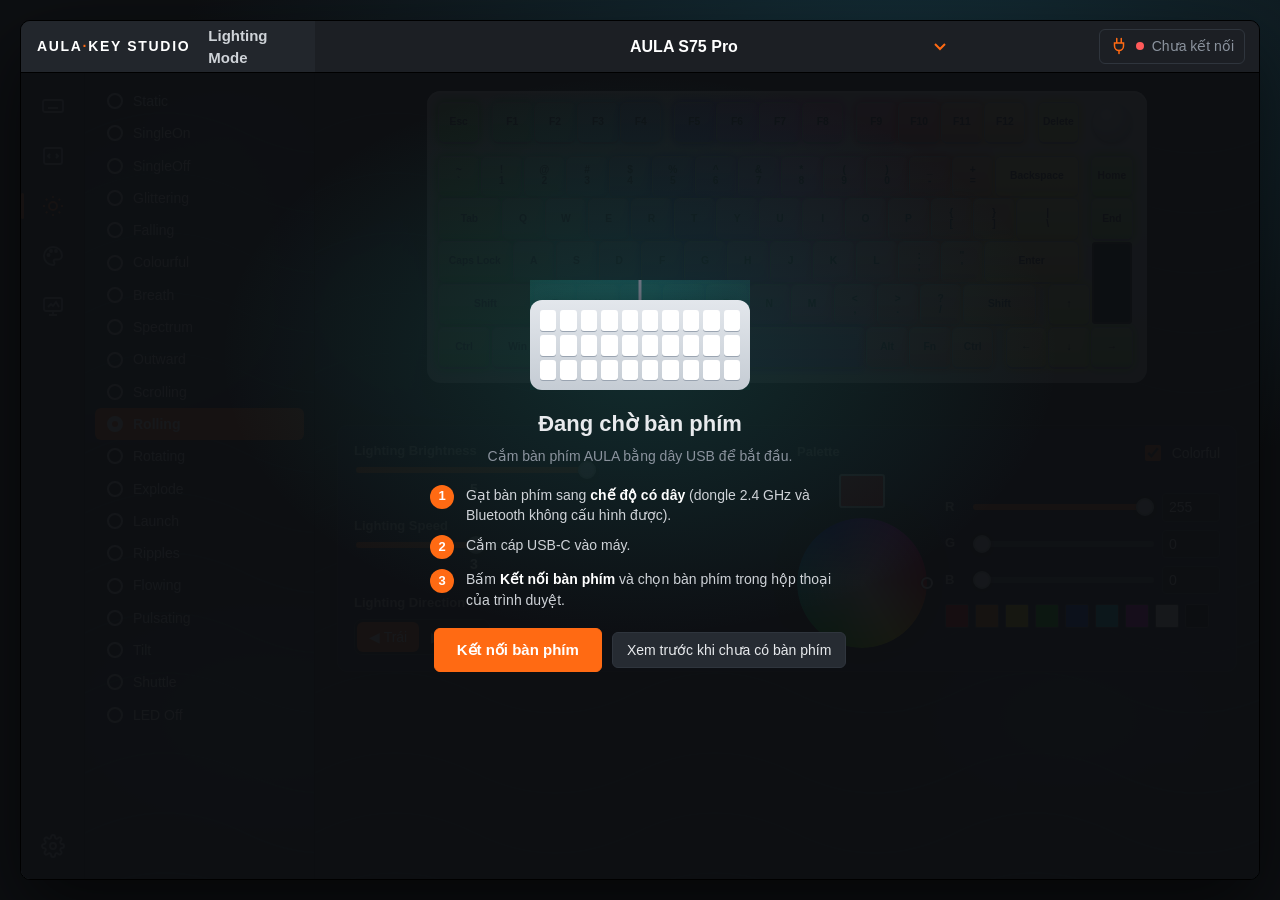
==== commit 04bca0ab: "Add a waiting screen while no keyboard is connected Shows connection steps and a connect button, rea" ====
--- a/aula-studio.html
+++ b/aula-studio.html
@@ -22,7 +22,7 @@
   border-radius:10px;box-shadow:0 30px 80px rgba(0,0,0,.6);display:grid;grid-template-columns:64px 230px 1fr;grid-template-rows:52px 1fr;overflow:hidden;position:relative}
 /* title bar */
 .brand{grid-column:1/3;display:flex;align-items:center;gap:10px;padding:0 16px;background:#22262c;border-bottom:1px solid #000}
-.logo{font-weight:800;letter-spacing:.18em;font-size:15px;color:#fff}
+.logo{font-weight:800;letter-spacing:.12em;font-size:14px;color:#fff;white-space:nowrap}
 .logo b{color:var(--accent)}
 .brand .pname{color:#cfd3d8;font-weight:600;font-size:15px;margin-left:8px}
 .titlebar{display:flex;align-items:center;justify-content:center;background:#1c1f24;border-bottom:1px solid #000;position:relative;padding:0 16px}
@@ -183,6 +183,24 @@
 .action:active{transform:scale(.98)}
 .action .ic{width:22px;height:22px;flex:none;border-radius:50%;display:grid;place-items:center;font-size:13px;background:#2f353d;border:1px solid #444}
 .action.flash{background:var(--accent);border-color:var(--accent);color:#fff}
+/* waiting screen (no keyboard connected) */
+.wait{position:absolute;inset:52px 0 0 0;z-index:20;display:grid;place-items:center;padding:24px;
+  background:radial-gradient(600px 400px at 50% 35%,rgba(39,179,173,.18),transparent 70%),rgba(13,15,18,.96)}
+.wait[hidden]{display:none}
+.wait .box{max-width:520px;text-align:center}
+.wait h2{margin:18px 0 6px;font-size:22px}
+.wait .steps{text-align:left;margin:18px auto;display:flex;flex-direction:column;gap:10px;max-width:420px}
+.wait .steps div{display:flex;gap:12px;align-items:flex-start;color:#cfd3d8}
+.wait .steps b{flex:none;width:24px;height:24px;border-radius:50%;background:var(--accent);color:#fff;display:grid;place-items:center;font-size:13px}
+.wait .art{position:relative;width:220px;height:110px;margin:0 auto}
+.wait .art .board{position:absolute;inset:20px 0 0 0;border-radius:12px;background:linear-gradient(#e3e7ec,#c5ccd4);box-shadow:0 10px 30px rgba(0,0,0,.5);
+  display:grid;grid-template-columns:repeat(10,1fr);gap:4px;padding:10px}
+.wait .art .board i{border-radius:3px;background:#fff;box-shadow:0 1px 0 #9aa4b1;animation:waitglow 2.4s infinite}
+@keyframes waitglow{0%,100%{background:#fff}50%{background:color-mix(in srgb,var(--accent) 45%,#fff)}}
+.wait .art .cable{position:absolute;left:50%;top:-30px;width:3px;height:50px;background:#6b7380;transform:translateX(-50%);animation:plug 1.6s ease-in-out infinite}
+@keyframes plug{0%,100%{top:-34px}50%{top:-22px}}
+.wait .dots::after{content:"";animation:dots 1.5s steps(4) infinite}
+@keyframes dots{0%{content:""}25%{content:"."}50%{content:".."}75%{content:"..."}}
 /* model picker */
 .model{appearance:none;-webkit-appearance:none;background:transparent url("data:image/svg+xml,%3Csvg xmlns='http://www.w3.org/2000/svg' width='12' height='8'%3E%3Cpath d='M1 1l5 5 5-5' fill='none' stroke='%23ff6a13' stroke-width='2'/%3E%3C/svg%3E") no-repeat right 8px center;
   border:1px solid transparent;border-radius:6px;padding:5px 30px 5px 10px;font-size:16px;font-weight:700;color:#fff;cursor:pointer;max-width:340px}
@@ -474,6 +492,22 @@
       </div>
     </section>
   </main>
+  <div class="wait" id="waitScreen" hidden>
+    <div class="box">
+      <div class="art"><span class="cable"></span><div class="board"><i></i><i></i><i></i><i></i><i></i><i></i><i></i><i></i><i></i><i></i><i></i><i></i><i></i><i></i><i></i><i></i><i></i><i></i><i></i><i></i><i></i><i></i><i></i><i></i><i></i><i></i><i></i><i></i><i></i><i></i></div></div>
+      <h2>Đang chờ bàn phím<span class="dots"></span></h2>
+      <p class="muted" id="waitMsg" style="margin:0">Cắm bàn phím AULA bằng dây USB để bắt đầu.</p>
+      <div class="steps">
+        <div><b>1</b><span>Gạt bàn phím sang <b style="all:unset;color:#fff;font-weight:600">chế độ có dây</b> (dongle 2.4 GHz và Bluetooth không cấu hình được).</span></div>
+        <div><b>2</b><span>Cắm cáp USB-C vào máy.</span></div>
+        <div><b>3</b><span>Bấm <b style="all:unset;color:#fff;font-weight:600">Kết nối bàn phím</b> và chọn bàn phím trong hộp thoại của trình duyệt.</span></div>
+      </div>
+      <div class="row" style="justify-content:center;gap:10px">
+        <button class="btn primary" id="waitConnect" style="padding:10px 22px;font-size:15px">Kết nối bàn phím</button>
+        <button class="btn" id="waitSkip">Xem trước khi chưa có bàn phím</button>
+      </div>
+    </div>
+  </div>
 </div>
 <div class="modal" id="calib" hidden>
   <div class="dialog">
@@ -918,10 +952,11 @@
   send('Đồng bộ giờ', k => k.clock(), { quiet: true });
 }
 if ('hid' in navigator) navigator.hid.addEventListener('disconnect', e => {
-  if (kb && (e.device === kb.ctrl || e.device === kb.data)) { kb = null; renderConn(); toast('Bàn phím đã ngắt kết nối', 'warn'); }
+  if (kb && (e.device === kb.ctrl || e.device === kb.data)) { kb = null; waitSkipped = false; renderConn(); toast('Bàn phím đã ngắt kết nối', 'warn'); }
 });
 const hex4 = n => n.toString(16).toUpperCase().padStart(4, '0');
 function renderConn() {
+  renderWait();
   $('#connBtn').classList.toggle('on', !!kb);
   $('#connText').textContent = kb ? 'Đã kết nối (dây)' : 'Chưa kết nối';
   $('#devInfo').innerHTML = kb
@@ -930,6 +965,20 @@
   renderScreenNotice();
 }
 $('#connBtn').onclick = () => connect(true);
+// Waiting screen: shown while no keyboard is connected, until the user chooses to look around without one.
+let waitSkipped = false;
+function renderWait() {
+  const w = $('#waitScreen');
+  w.hidden = !!kb || waitSkipped;
+  if (!('hid' in navigator)) {
+    $('#waitMsg').innerHTML = '<span style="color:var(--err)">Trình duyệt này không hỗ trợ WebHID.</span> Hãy mở file bằng Chrome, Edge hoặc Brave.';
+    $('#waitConnect').disabled = true;
+  }
+}
+$('#waitConnect').onclick = () => connect(true);
+$('#waitSkip').onclick = () => { waitSkipped = true; renderWait(); };
+// The browser reports newly plugged devices it already has permission for: connect to them automatically.
+if ('hid' in navigator) navigator.hid.addEventListener('connect', () => { if (!kb) connect(false); });
 
 // ---------------------------------------------------------------- model picker
 let detected = null; // { name, model } from the last connection
